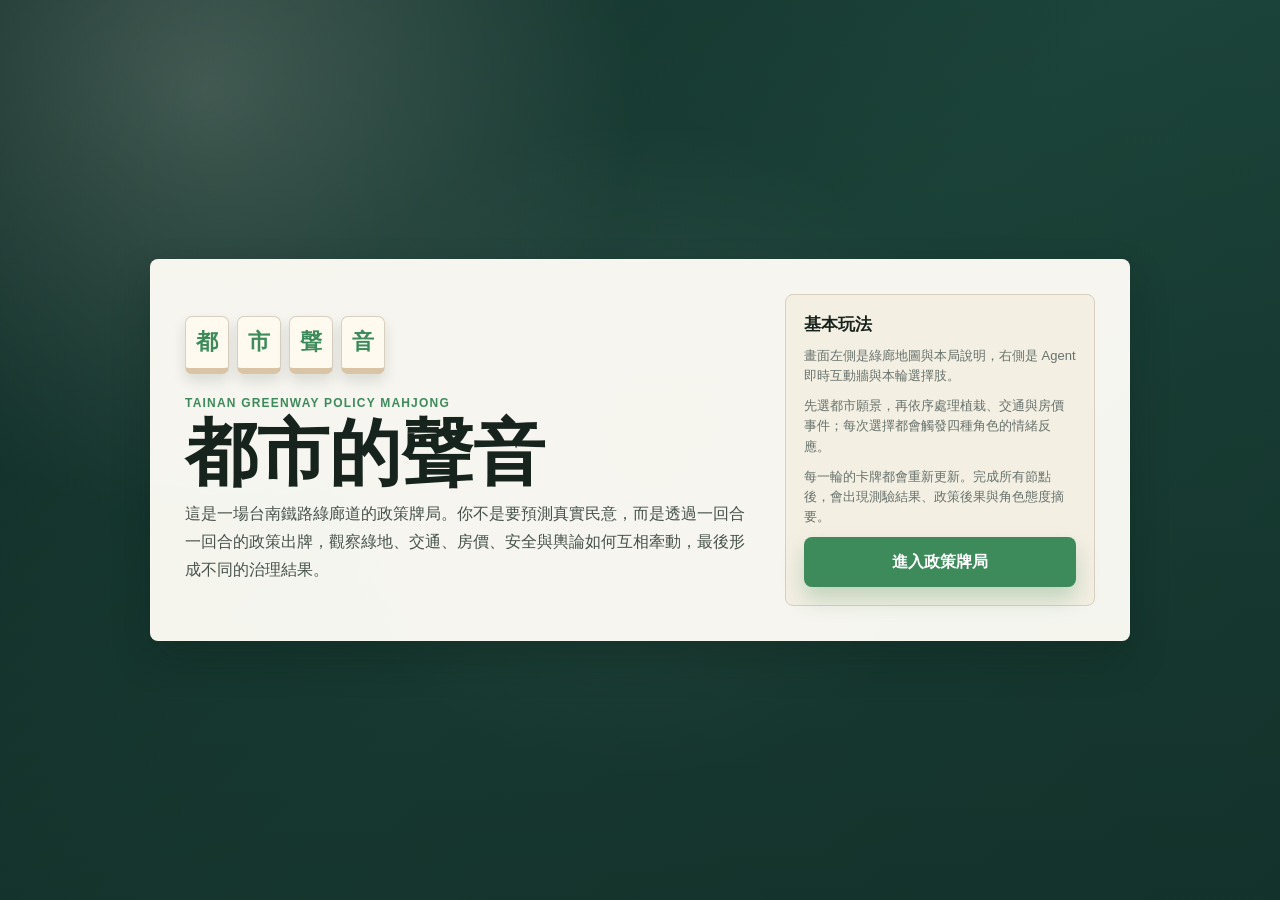
==== index.html @ 5d650f6e "fix file name" ====
<!DOCTYPE html>
<html lang="zh-Hant">
<head>
  <meta charset="UTF-8" />
  <meta name="viewport" content="width=device-width, initial-scale=1.0" />
  <title>都市的聲音｜台南鐵路綠廊道政策牌局</title>
  <style>
    :root {
      --felt: #183f35;
      --felt-2: #235547;
      --table-edge: #8a5a33;
      --tile: #fffaf0;
      --tile-side: #d9c5a5;
      --ink: #17231d;
      --muted: #66726c;
      --line: #d8d0bf;
      --paper: #fffdf7;
      --green: #3d8b5a;
      --red: #b84c42;
      --blue: #2f6f9f;
      --amber: #c7852c;
      --shadow: 0 18px 38px rgba(8, 23, 18, 0.24);
      --radius: 8px;
    }

    * {
      box-sizing: border-box;
    }

    html {
      scroll-behavior: smooth;
    }

    body {
      margin: 0;
      min-height: 100vh;
      color: var(--ink);
      font-family: -apple-system, BlinkMacSystemFont, "Noto Sans TC", "Microsoft JhengHei", "Segoe UI", sans-serif;
      background:
        radial-gradient(circle at 16% 10%, rgba(255, 250, 240, 0.26), transparent 32%),
        linear-gradient(135deg, #112d27, #1f4a3f 52%, #183f35);
    }

    button,
    select {
      font: inherit;
    }

    button {
      border: 0;
      cursor: pointer;
    }

    .screen {
      min-height: 100vh;
    }

    .hidden {
      display: none !important;
    }

    .intro {
      display: grid;
      place-items: center;
      padding: 32px;
      background:
        linear-gradient(180deg, rgba(17, 45, 39, 0.2), rgba(17, 45, 39, 0.72)),
        radial-gradient(circle at center, rgba(255, 253, 247, 0.12), transparent 42%);
    }

    .intro-card {
      width: min(980px, 100%);
      display: grid;
      grid-template-columns: minmax(0, 1fr) 310px;
      gap: 28px;
      align-items: center;
      padding: 34px;
      border: 1px solid rgba(255, 250, 240, 0.22);
      border-radius: var(--radius);
      background: rgba(255, 253, 247, 0.96);
      box-shadow: var(--shadow);
    }

    .logo-mark {
      display: inline-grid;
      grid-template-columns: repeat(4, 44px);
      gap: 8px;
      margin-bottom: 22px;
    }

    .logo-tile,
    .mini-tile {
      display: grid;
      place-items: center;
      border: 1px solid var(--line);
      border-bottom: 6px solid var(--tile-side);
      border-radius: 7px;
      background: var(--tile);
      box-shadow: 0 7px 14px rgba(23, 35, 29, 0.12);
      font-weight: 900;
      color: var(--green);
    }

    .logo-tile {
      width: 44px;
      height: 58px;
      font-size: 22px;
    }

    .brand-kicker {
      color: var(--green);
      font-size: 12px;
      font-weight: 900;
      letter-spacing: 0.1em;
    }

    h1 {
      margin: 8px 0 12px;
      font-size: clamp(34px, 7vw, 72px);
      line-height: 0.98;
      letter-spacing: 0;
    }

    .intro-copy {
      margin: 0;
      max-width: 650px;
      color: #46524b;
      font-size: 16px;
      line-height: 1.75;
    }

    .intro-rules {
      display: grid;
      gap: 10px;
      padding: 18px;
      border-radius: var(--radius);
      background: #f4efe3;
      border: 1px solid var(--line);
    }

    .intro-rules strong {
      font-size: 17px;
    }

    .intro-rules p {
      margin: 0;
      color: var(--muted);
      font-size: 13px;
      line-height: 1.55;
    }

    .start-btn,
    .restart-btn {
      min-height: 50px;
      border-radius: var(--radius);
      padding: 12px 18px;
      background: var(--green);
      color: #fff;
      font-weight: 900;
      box-shadow: 0 12px 22px rgba(61, 139, 90, 0.28);
    }

    .table-screen {
      height: 100vh;
      overflow: hidden;
      padding: 18px;
    }

    .game-table {
      height: calc(100vh - 36px);
      display: grid;
      grid-template-columns: minmax(0, 1fr) minmax(0, 1fr);
      grid-template-rows: minmax(0, 1fr);
      gap: 14px;
      max-width: 1680px;
      margin: 0 auto;
      padding: 16px;
      border: 10px solid var(--table-edge);
      border-radius: 18px;
      background:
        radial-gradient(circle at 50% 45%, rgba(255, 255, 255, 0.12), transparent 46%),
        linear-gradient(135deg, var(--felt), var(--felt-2));
      box-shadow: var(--shadow), inset 0 0 0 2px rgba(255, 250, 240, 0.12);
      overflow: hidden;
    }

    .bar {
      height: 8px;
      overflow: hidden;
      border-radius: 99px;
      background: #e2dccf;
    }

    .bar i {
      display: block;
      height: 100%;
      width: 50%;
      border-radius: 99px;
      background: linear-gradient(90deg, var(--green), #7db46e);
      transition: width 0.24s ease;
    }

    select {
      width: 100%;
      border: 1px solid var(--line);
      border-radius: var(--radius);
      background: #fff;
      color: var(--ink);
      padding: 8px;
      outline: none;
    }

    .map-zone {
      position: relative;
      overflow: hidden;
      border-radius: 12px;
      border: 2px solid rgba(255, 250, 240, 0.18);
      background:
        linear-gradient(180deg, rgba(255, 253, 247, 0.18), transparent 36%),
        radial-gradient(circle at center, rgba(255, 253, 247, 0.16), transparent 50%);
      min-height: 0;
    }

    .map-layer-tabs {
      position: absolute;
      z-index: 4;
      left: 12px;
      top: 12px;
      display: flex;
      gap: 6px;
      width: auto;
      max-width: calc(100% - 24px);
      border: 1px solid rgba(255, 250, 240, 0.32);
      border-radius: var(--radius);
      background: rgba(255, 253, 247, 0.94);
      color: var(--ink);
      padding: 6px;
      box-shadow: 0 8px 18px rgba(8, 23, 18, 0.2);
    }

    .map-layer-tabs button {
      min-height: 30px;
      border: 1px solid var(--line);
      border-radius: 6px;
      background: #fffdf7;
      color: var(--muted);
      font-weight: 950;
      white-space: nowrap;
      padding: 5px 9px;
      font-size: 12px;
    }

    .map-layer-tabs button.active {
      border-color: var(--green);
      background: var(--green);
      color: #fff;
      box-shadow: 0 6px 12px rgba(8, 23, 18, 0.18);
    }

    .map-layer-data {
      position: absolute;
      inset: 0;
      z-index: 3;
      pointer-events: none;
    }

    .map-marker {
      position: absolute;
      transform: translate(-50%, -50%);
      display: grid;
      place-items: center;
      min-width: 30px;
      height: 30px;
      border: 3px solid #fffdf7;
      border-radius: 999px;
      color: #fff;
      font-size: 12px;
      font-weight: 950;
      box-shadow: 0 8px 16px rgba(8, 23, 18, 0.26);
    }

    .map-marker.plant {
      background: #3d8b5a;
    }

    .map-marker.traffic {
      background: #2f6f9f;
    }

    .map-marker.housing {
      background: #b84c42;
    }

    .map-marker span {
      position: absolute;
      left: 50%;
      top: 34px;
      transform: translateX(-50%);
      width: max-content;
      max-width: 120px;
      padding: 4px 7px;
      border: 1px solid rgba(20, 38, 32, 0.18);
      border-radius: 99px;
      background: rgba(255, 253, 247, 0.94);
      color: var(--ink);
      font-size: 11px;
      line-height: 1.25;
      white-space: nowrap;
    }

    .map-legend {
      position: absolute;
      z-index: 4;
      right: 12px;
      bottom: 12px;
      width: min(260px, 54%);
      border: 1px solid rgba(255, 250, 240, 0.28);
      border-radius: var(--radius);
      background: rgba(255, 253, 247, 0.94);
      padding: 10px;
      box-shadow: 0 10px 18px rgba(8, 23, 18, 0.18);
    }

    .map-legend strong {
      display: block;
      margin-bottom: 4px;
      color: var(--green);
      font-size: 13px;
    }

    .map-legend p {
      margin: 0;
      color: var(--muted);
      font-size: 12px;
      line-height: 1.45;
    }

    .map-grid {
      position: absolute;
      inset: 0;
      opacity: 0.42;
      background:
        repeating-linear-gradient(90deg, transparent, transparent 82px, rgba(255, 250, 240, 0.16) 84px),
        repeating-linear-gradient(0deg, transparent, transparent 62px, rgba(255, 250, 240, 0.13) 64px);
    }

    .corridor {
      position: absolute;
      left: -8%;
      right: -8%;
      top: 49%;
      height: 86px;
      transform: rotate(-5deg);
      border-top: 4px solid rgba(255, 250, 240, 0.62);
      border-bottom: 4px solid rgba(255, 250, 240, 0.62);
      background:
        linear-gradient(180deg, rgba(61, 139, 90, 0.52), rgba(61, 139, 90, 0.72)),
        repeating-linear-gradient(90deg, rgba(255, 250, 240, 0.22), rgba(255, 250, 240, 0.22) 18px, transparent 19px, transparent 40px);
    }

    .node {
      position: absolute;
      z-index: 2;
      width: 30px;
      height: 30px;
      border-radius: 50%;
      border: 6px solid var(--tile);
      background: var(--green);
      box-shadow: 0 10px 18px rgba(8, 23, 18, 0.28);
    }

    .node span {
      display: none;
      position: absolute;
      left: 50%;
      top: 34px;
      transform: translateX(-50%);
      min-width: 104px;
      padding: 6px 8px;
      border-radius: 99px;
      background: rgba(255, 253, 247, 0.94);
      color: var(--ink);
      font-size: 12px;
      text-align: center;
      white-space: nowrap;
    }

    .map-zone:hover .node span {
      display: block;
    }

    .n1 { left: 14%; top: 54%; }
    .n2 { left: 34%; top: 45%; }
    .n3 { left: 56%; top: 50%; }
    .n4 { left: 77%; top: 41%; }

    .round-message {
      width: 100%;
      padding: 18px 20px;
      border: 1px solid rgba(255, 250, 240, 0.28);
      border-radius: var(--radius);
      background: rgba(255, 253, 247, 0.93);
      box-shadow: 0 16px 32px rgba(8, 23, 18, 0.2);
      text-align: center;
    }

    .round-message h2 {
      margin: 0 0 8px;
      font-size: clamp(24px, 3.1vw, 42px);
      line-height: 1.15;
    }

    .round-message p {
      margin: 0;
      color: var(--muted);
      line-height: 1.6;
    }

    .left-zone,
    .right-zone {
      display: grid;
      gap: 14px;
      min-height: 0;
    }

    .left-zone {
      grid-template-rows: minmax(0, 1fr) auto;
    }

    .right-zone {
      grid-template-rows: minmax(0, 1fr) auto;
    }

    .hand-panel,
    .agent-panel {
      border: 1px solid rgba(255, 250, 240, 0.28);
      border-radius: var(--radius);
      background: rgba(255, 253, 247, 0.92);
      padding: 12px;
      box-shadow: 0 12px 24px rgba(8, 23, 18, 0.14);
    }

    .panel-head {
      display: flex;
      justify-content: space-between;
      align-items: center;
      gap: 12px;
      margin-bottom: 10px;
    }

    .panel-head h2 {
      margin: 0;
      font-size: 16px;
    }

    .tag {
      border: 1px solid var(--line);
      border-radius: 99px;
      padding: 4px 8px;
      color: var(--muted);
      background: #fff;
      font-size: 12px;
      font-weight: 900;
      white-space: nowrap;
    }

    .tile-hand {
      display: grid;
      grid-template-columns: repeat(auto-fit, minmax(112px, 1fr));
      gap: 8px;
      overflow: visible;
      padding: 6px 2px 0;
    }

    .policy-tile {
      min-height: 138px;
      padding: 10px 8px;
      border: 1px solid var(--line);
      border-bottom: 8px solid var(--tile-side);
      border-radius: 8px;
      background: var(--tile);
      color: var(--ink);
      box-shadow: 0 10px 18px rgba(23, 35, 29, 0.14);
      text-align: center;
      transition: transform 0.16s ease, box-shadow 0.16s ease, border-color 0.16s ease;
    }

    .policy-tile:hover {
      transform: translateY(-8px);
      box-shadow: 0 18px 26px rgba(23, 35, 29, 0.2);
    }

    .policy-tile.active {
      transform: translateY(-10px);
      border-color: var(--green);
      box-shadow: 0 0 0 3px rgba(61, 139, 90, 0.22), 0 18px 26px rgba(23, 35, 29, 0.2);
    }

    .tile-char {
      display: block;
      margin: 4px auto 8px;
      color: var(--green);
      font-size: 38px;
      font-weight: 950;
      line-height: 1;
    }

    .policy-tile strong {
      display: block;
      font-size: 14px;
      line-height: 1.25;
    }

    .policy-tile small {
      display: block;
      margin-top: 7px;
      color: var(--muted);
      font-size: 12px;
      line-height: 1.35;
    }

    .control-row {
      display: grid;
      grid-template-columns: minmax(160px, 1fr) minmax(140px, auto);
      gap: 10px;
      margin-top: 10px;
    }

    .play-btn,
    .small-btn {
      min-height: 44px;
      border-radius: var(--radius);
      padding: 10px 14px;
      font-weight: 950;
    }

    .play-btn {
      background: var(--red);
      color: #fff;
    }

    .small-btn {
      border: 1px solid var(--line);
      background: #fff;
      color: var(--green);
    }

    .agent-panel {
      display: grid;
      grid-template-rows: auto 1fr;
      min-height: 100%;
      min-width: 0;
    }

    .agent-wall {
      display: grid;
      grid-template-rows: repeat(4, minmax(0, 1fr));
      gap: 0;
      align-content: stretch;
      min-height: 0;
      overflow: hidden;
      border-top: 1px solid var(--line);
      border-bottom: 1px solid var(--line);
    }

    .agent-card {
      display: grid;
      grid-template-columns: 86px minmax(0, 1fr);
      border: 0;
      border-bottom: 1px solid var(--line);
      border-radius: 0;
      background: #fff;
      padding: 0;
      border-left: 0;
      min-height: 0;
    }

    .agent-card:last-child {
      border-bottom: 0;
    }

    .agent-avatar {
      display: grid;
      place-items: center;
      border-right: 1px solid var(--line);
      background: #fffdf7;
      font-size: 40px;
      line-height: 1;
    }

    .agent-speech {
      position: relative;
      display: grid;
      grid-template-rows: auto minmax(0, 1fr);
      padding: 7px 10px 6px;
      border-left: 6px solid #9da59f;
      min-width: 0;
    }

    .agent-card.support .agent-speech,
    .agent-card.expect .agent-speech {
      border-left-color: var(--green);
    }

    .agent-card.concern .agent-speech {
      border-left-color: var(--amber);
    }

    .agent-card.oppose .agent-speech {
      border-left-color: var(--red);
    }

    .agent-top {
      display: flex;
      justify-content: space-between;
      gap: 8px;
      align-items: flex-start;
      margin-bottom: 2px;
      min-width: 0;
    }

    .agent-name {
      font-weight: 950;
      color: var(--ink);
      line-height: 1.15;
      font-size: 13px;
      white-space: nowrap;
    }

    .agent-status {
      display: grid;
      justify-items: end;
      gap: 3px;
      flex: 0 0 auto;
    }

    .agent-score {
      display: block;
      color: var(--muted);
      font-size: 10px;
      line-height: 1.1;
      white-space: nowrap;
    }

    .agent-emotion {
      border-radius: 99px;
      padding: 2px 6px;
      color: #fff;
      font-size: 10px;
      font-weight: 950;
      white-space: nowrap;
      background: #879089;
    }

    .agent-emotion.support,
    .agent-emotion.expect {
      background: var(--green);
    }

    .agent-emotion.concern {
      background: #b57a13;
    }

    .agent-emotion.oppose {
      background: var(--red);
    }

    .agent-card p {
      margin: 0;
      color: var(--muted);
      font-size: 12px;
      line-height: 1.35;
      display: -webkit-box;
      -webkit-line-clamp: 2;
      -webkit-box-orient: vertical;
      overflow: hidden;
    }

    .result {
      display: grid;
      place-items: center;
      padding: 32px;
      background: #f2eadc;
    }

    .result-card {
      width: min(1040px, 100%);
      padding: 28px;
      border: 1px solid var(--line);
      border-radius: var(--radius);
      background: var(--paper);
      box-shadow: 0 18px 38px rgba(23, 35, 29, 0.16);
    }

    .result-card h2 {
      margin: 8px 0 10px;
      font-size: clamp(28px, 5vw, 52px);
      line-height: 1.1;
    }

    .result-card p {
      color: var(--muted);
      line-height: 1.7;
    }

    .result-grid {
      display: grid;
      grid-template-columns: repeat(4, minmax(0, 1fr));
      gap: 10px;
      margin: 20px 0;
    }

    .result-stat {
      border: 1px solid var(--line);
      border-radius: var(--radius);
      background: #fff;
      padding: 12px;
    }

    .result-stat strong {
      display: block;
      color: var(--green);
      font-size: 28px;
    }

    .log-list {
      display: grid;
      gap: 8px;
      max-height: 240px;
      overflow: auto;
      margin: 16px 0;
    }

    .log-item {
      border-left: 5px solid var(--green);
      background: #fff;
      border-radius: var(--radius);
      padding: 10px 12px;
      color: var(--muted);
      font-size: 13px;
      line-height: 1.5;
    }

    .result-tools {
      display: grid;
      grid-template-columns: minmax(0, 1.2fr) minmax(280px, 0.8fr);
      gap: 14px;
      margin: 18px 0;
    }

    .prompt-box,
    .share-box {
      border: 1px solid var(--line);
      border-radius: var(--radius);
      background: #fff;
      padding: 14px;
    }

    .prompt-box h3,
    .share-box h3 {
      margin: 0 0 8px;
    }

    .prompt-box p,
    .share-box p {
      margin: 0 0 10px;
      font-size: 13px;
    }

    .prompt-textarea {
      width: 100%;
      min-height: 190px;
      resize: vertical;
      border: 1px solid var(--line);
      border-radius: var(--radius);
      padding: 12px;
      color: var(--ink);
      background: #fffdf7;
      font: inherit;
      font-size: 13px;
      line-height: 1.55;
    }

    .share-actions {
      display: grid;
      grid-template-columns: repeat(2, minmax(0, 1fr));
      gap: 8px;
    }

    .copy-btn,
    .share-btn {
      min-height: 42px;
      border-radius: var(--radius);
      padding: 10px 12px;
      font-weight: 950;
    }

    .copy-btn {
      margin-top: 8px;
      background: var(--green);
      color: #fff;
    }

    .share-btn {
      border: 1px solid var(--line);
      background: #fffdf7;
      color: var(--ink);
    }

    .share-btn:hover,
    .copy-btn:hover {
      transform: translateY(-1px);
    }

    .tool-feedback {
      min-height: 20px;
      margin-top: 8px;
      color: var(--green);
      font-size: 12px;
      font-weight: 900;
    }

    @media (max-width: 1080px) {
      .game-table,
      .intro-card,
      .result-tools {
        grid-template-columns: 1fr;
      }

      .game-table {
        height: auto;
        min-height: calc(100vh - 36px);
        overflow: visible;
      }

      .table-screen {
        height: auto;
        overflow: visible;
      }

      .result-grid {
        grid-template-columns: repeat(2, minmax(0, 1fr));
      }
    }

    @media (max-width: 680px) {
      .intro,
      .table-screen,
      .result {
        padding: 12px;
      }

      .intro-card,
      .result-card {
        padding: 18px;
      }

      .game-table {
        border-width: 6px;
        padding: 10px;
      }

      .result-grid {
        grid-template-columns: 1fr;
      }

      .map-zone {
        min-height: 320px;
      }

      .control-row {
        grid-template-columns: 1fr;
      }
    }
  </style>
</head>
<body>
  <section class="screen intro" id="introScreen">
    <div class="intro-card">
      <div>
        <div class="logo-mark" aria-label="都市的聲音標準字">
          <span class="logo-tile">都</span>
          <span class="logo-tile">市</span>
          <span class="logo-tile">聲</span>
          <span class="logo-tile">音</span>
        </div>
        <div class="brand-kicker">TAINAN GREENWAY POLICY MAHJONG</div>
        <h1>都市的聲音</h1>
        <p class="intro-copy">
          這是一場台南鐵路綠廊道的政策牌局。你不是要預測真實民意，而是透過一回合一回合的政策出牌，觀察綠地、交通、房價、安全與輿論如何互相牽動，最後形成不同的治理結果。
        </p>
      </div>
      <div class="intro-rules">
        <strong>基本玩法</strong>
        <p>畫面左側是綠廊地圖與本局說明，右側是 Agent 即時互動牆與本輪選擇肢。</p>
        <p>先選都市願景，再依序處理植栽、交通與房價事件；每次選擇都會觸發四種角色的情緒反應。</p>
        <p>每一輪的卡牌都會重新更新。完成所有節點後，會出現測驗結果、政策後果與角色態度摘要。</p>
        <button class="start-btn" onclick="startGame()">進入政策牌局</button>
      </div>
    </div>
  </section>

  <section class="screen table-screen hidden" id="gameScreen">
    <div class="game-table">
      <section class="left-zone">
        <main class="map-zone">
          <div class="map-layer-tabs">
            <button class="active" id="layer-plant" onclick="setMapLayer('plant')">植栽圖層</button>
            <button id="layer-traffic" onclick="setMapLayer('traffic')">交通圖層</button>
            <button id="layer-housing" onclick="setMapLayer('housing')">房價圖層</button>
          </div>
          <div class="map-grid"></div>
          <div class="corridor"></div>
          <div class="map-layer-data" id="mapLayerData"></div>
          <div class="map-legend" id="mapLegend"></div>
          <div class="node n1"><span>實踐街路口</span></div>
          <div class="node n2"><span>小東社宅</span></div>
          <div class="node n3"><span>林森通勤站</span></div>
          <div class="node n4"><span>崇賢公園</span></div>
        </main>
        <div class="round-message">
          <h2 id="roundTitle">第一局：綠廊尚未被解讀</h2>
          <p id="roundText">請從下方選擇本輪選項，再按「確認選擇」推進事件樹。</p>
        </div>
      </section>

      <section class="right-zone">
        <aside class="agent-panel">
          <div class="panel-head">
            <h2>Agent 即時互動牆</h2>
            <span class="tag" id="agentPhase">尚未出牌</span>
          </div>
          <div class="agent-wall" id="agentWall"></div>
        </aside>

        <div class="hand-panel">
          <div class="panel-head">
            <h2>本輪選擇肢</h2>
            <span class="tag" id="selectedTag">目前選擇：景觀公園型</span>
          </div>
          <div class="tile-hand" id="policyHand"></div>
          <div class="control-row">
            <button class="small-btn" onclick="resetGame()">重新開始</button>
            <button class="play-btn" onclick="playTurn()">確認選擇</button>
          </div>
        </div>
      </section>
    </div>
  </section>

  <section class="screen result hidden" id="resultScreen">
    <div class="result-card">
      <div class="brand-kicker">POLICY RESULT</div>
      <h2 id="resultTitle">測驗結果</h2>
      <p id="resultText"></p>
      <h3>Agent 最終期望度</h3>
      <div class="result-grid" id="resultAgents"></div>
      <div class="result-tools">
        <section class="prompt-box">
          <h3>AI 討論 Prompt</h3>
          <p>複製這段文字到你習慣使用的 AI 工具，延伸討論你的政策路線、盲點與可能修正方案。</p>
          <textarea class="prompt-textarea" id="discussionPrompt" readonly></textarea>
          <button class="copy-btn" onclick="copyDiscussionPrompt()">複製 Prompt</button>
          <div class="tool-feedback" id="promptFeedback"></div>
        </section>
        <section class="share-box">
          <h3>社群分享</h3>
          <p>分享你的初步測驗結果，邀請其他人比較不同政策路線。Instagram 會複製文案供你貼上。</p>
          <div class="share-actions">
            <button class="share-btn" onclick="shareResult('facebook')">Facebook</button>
            <button class="share-btn" onclick="shareResult('threads')">Threads</button>
            <button class="share-btn" onclick="shareResult('x')">X</button>
            <button class="share-btn" onclick="shareResult('instagram')">Instagram</button>
          </div>
          <div class="tool-feedback" id="shareFeedback"></div>
        </section>
      </div>
      <h3>回合摘要</h3>
      <div class="log-list" id="resultLog"></div>
      <button class="restart-btn" onclick="resetGame()">重新開局</button>
    </div>
  </section>

  <script>
    const eventFlow = [
      {
        stage: "都市願景",
        eventType: "起手式",
        title: "第一局：你要把綠廊推向哪種城市想像？",
        text: "這個選擇會決定後續事件被解讀的基調。它不是單純美化工程，而是先設定政策敘事。",
        agent: "媒體與居民都在等待市府先說清楚：綠廊到底是景觀、交通、商業，還是社區生活政策？",
        options: [
          { key: "vision_park", char: "景", title: "景觀公園型", desc: "先把綠廊做成城市門面。", delta: { green: 8, usage: 3, housing: 4, media: 4 } },
          { key: "vision_mobility", char: "行", title: "交通轉型型", desc: "優先處理步行與自行車。", delta: { mobility: 9, usage: 3, safety: -1, media: 2 } },
          { key: "vision_commerce", char: "市", title: "商業活化型", desc: "用人潮帶動地方經濟。", delta: { usage: 8, housing: 5, media: 6, budget: -2 } },
          { key: "vision_community", char: "里", title: "社區共存型", desc: "把安全與地方生活放前面。", delta: { trust: 8, safety: 5, media: -2, usage: 2 } }
        ]
      },
      {
        stage: "事件 A：植栽願景",
        eventType: "植栽事件 A1",
        title: "第二局：植栽要先服務誰？",
        text: "綠廊的植栽不是只有美觀，它會影響遮蔭、維護、安全死角與居民使用習慣。",
        agent: "高齡居民重視陰影與好走，學生在意停留感，店家則會注意招牌與視線是否被遮住。",
        options: [
          { key: "plant_shade", char: "蔭", title: "遮蔭優先", desc: "提高日常步行舒適度。", delta: { green: 10, usage: 6, safety: 1, budget: -5 } },
          { key: "plant_native", char: "本", title: "原生植栽", desc: "強調生態與維護合理性。", delta: { green: 8, trust: 4, media: 2, budget: -4 } },
          { key: "plant_landmark", char: "花", title: "景觀花帶", desc: "提高辨識度與打卡聲量。", delta: { green: 7, media: 7, housing: 4, budget: -4 } }
        ]
      },
      {
        stage: "事件 A：植栽設計",
        eventType: "植栽事件 A2",
        title: "第三局：植栽設計要如何處理風險？",
        text: "樹蔭變多後，維護、照明遮蔽、蚊蟲與視線死角會開始進入公共討論。",
        agent: "這一局會決定植栽是被看成公共舒適，還是被批評為後續管理負擔。",
        options: [
          { key: "plant_open", char: "透", title: "低矮通透", desc: "減少死角，保留視線。", delta: { safety: 8, trust: 3, green: 2, budget: -4 } },
          { key: "plant_dense", char: "森", title: "密植綠廊", desc: "強化沈浸感與遮蔭。", delta: { green: 11, usage: 3, safety: -5, housing: 4, budget: -6 } },
          { key: "plant_maintain", char: "修", title: "維護契約", desc: "先公開修剪與清潔責任。", delta: { trust: 8, safety: 4, green: 3, budget: -7 } }
        ]
      },
      {
        stage: "事件 B：交通政策",
        eventType: "交通事件 B1",
        title: "第四局：交通政策要主打哪一種日常？",
        text: "如果綠廊不能銜接真實路口與通勤節點，它就容易停留在景觀公園。",
        agent: "學生與通勤族會看它能不能真的縮短日常路徑，家庭則會先看安全與人車分流。",
        options: [
          { key: "traffic_bike", char: "騎", title: "自行車優先", desc: "打造連續自行車路徑。", delta: { mobility: 12, usage: 5, safety: -3, budget: -6 } },
          { key: "traffic_walk", char: "步", title: "步行優先", desc: "改善人行穿越與停留。", delta: { mobility: 7, usage: 5, safety: 4, budget: -5 } },
          { key: "traffic_transit", char: "轉", title: "轉乘節點", desc: "串接車站、公車與生活圈。", delta: { mobility: 10, usage: 6, media: 3, budget: -7 } }
        ]
      },
      {
        stage: "事件 B：交通設計",
        eventType: "交通事件 B2",
        title: "第五局：路口與動線要怎麼設計？",
        text: "交通政策會在路口被檢驗。標線、照明、轉角視距與人車分流會改變使用者信心。",
        agent: "媒體很容易把單一路口事故放大成整體規劃失敗，因此細部設計會影響政策信任。",
        options: [
          { key: "traffic_separate", char: "分", title: "人車分流", desc: "降低衝突，提高安全感。", delta: { safety: 9, mobility: 5, trust: 3, budget: -7 } },
          { key: "traffic_sign", char: "線", title: "標線導引", desc: "快速補強辨識與方向。", delta: { mobility: 6, safety: 4, budget: -3 } },
          { key: "traffic_slow", char: "慢", title: "減速街廓", desc: "讓車速配合綠廊生活圈。", delta: { safety: 8, trust: 4, mobility: 2, media: 2, budget: -6 } }
        ]
      },
      {
        stage: "事件 C：房價定位",
        eventType: "房價事件 C1",
        title: "第六局：綠廊帶來增值時，政策要怎麼說？",
        text: "綠廊形象會被房地產市場吸收。這一局要決定政府如何面對增值與排擠的雙重敘事。",
        agent: "自有住宅者可能支持資產保值，租屋青年與初入職場者會擔心生活圈被重新定價。",
        options: [
          { key: "housing_value", char: "值", title: "城市增值", desc: "承認綠廊提升區域價值。", delta: { housing: 10, media: 6, trust: -2, budget: 2 } },
          { key: "housing_warning", char: "警", title: "租金預警", desc: "公開指出排擠風險。", delta: { housing: -5, trust: 6, media: 4, budget: -3 } },
          { key: "housing_data", char: "數", title: "房價監測", desc: "用資料追蹤沿線壓力。", delta: { trust: 5, media: 3, housing: -2, budget: -4 } }
        ]
      },
      {
        stage: "事件 C：居住回應",
        eventType: "房價事件 C2",
        title: "第七局：最後要如何回應居住壓力？",
        text: "如果綠廊只創造環境紅利，政治回饋可能轉向分配衝突。最後一局決定成果能不能被更多人共享。",
        agent: "青年家庭、租屋族與在地居民都會看政策是否有實際配套，而不是只停在口號。",
        options: [
          { key: "housing_social", char: "社", title: "社宅串接", desc: "把小東社宅等節點納入綠廊敘事。", delta: { housing: -9, trust: 7, usage: 3, budget: -8 } },
          { key: "housing_rent", char: "租", title: "租金支持", desc: "回應青年與弱勢排擠。", delta: { housing: -11, trust: 6, media: 3, budget: -9 } },
          { key: "housing_business", char: "店", title: "在地店家", desc: "扶持原有商家共享人潮。", delta: { usage: 6, trust: 4, housing: -3, media: 4, budget: -5 } }
        ]
      }
    ];

    const maxTurns = eventFlow.length;
    let turn = 1;
    let selectedPolicy = eventFlow[0].options[0].key;
    const logs = [];
    const path = [];

    const state = {
      green: 50,
      mobility: 50,
      usage: 45,
      housing: 35,
      safety: 55,
      trust: 50,
      media: 40,
      budget: 60
    };

    const initialState = { ...state };

    const agents = [
      {
        key: "media",
        name: "輿論報導",
        emoji: "🕵️‍♀️",
        baseline: "關注政策能否被說清楚，也會放大爭議、衝突與公共利益。",
        weights: { media: 0.9, trust: 0.45, housing: -0.45, safety: 0.25, usage: 0.25, budget: 0.1, green: 0.15, mobility: 0.25 }
      },
      {
        key: "student",
        name: "青年短居學生",
        emoji: "🧑‍🎓",
        baseline: "重視租金、通勤、自行車、夜間安全，以及低成本公共空間。",
        weights: { mobility: 0.65, usage: 0.45, housing: -0.8, safety: 0.45, trust: 0.2, budget: 0.05, green: 0.25, media: 0.05 }
      },
      {
        key: "youngLocal",
        name: "青年在地居民",
        emoji: "👨‍👩‍👧",
        baseline: "同時在意通勤、生活機能、育兒安全、房價租金與長期居住壓力。",
        weights: { usage: 0.55, safety: 0.6, trust: 0.45, housing: -0.75, mobility: 0.45, budget: 0.1, green: 0.2, media: 0.05 }
      },
      {
        key: "elder",
        name: "高齡在地居民",
        emoji: "👴",
        baseline: "重視熟悉路徑、遮蔭、座椅、照明、無障礙、安全與維護。",
        weights: { safety: 0.85, trust: 0.55, usage: 0.3, green: 0.2, mobility: 0.1, housing: 0.05, budget: 0.05, media: -0.1 }
      }
    ];

    const agentState = {
      media: 50,
      student: 50,
      youngLocal: 50,
      elder: 50
    };

    const initialAgentState = { ...agentState };
    let activeMapLayer = "plant";

    const mapLayers = {
      plant: {
        title: "植栽圖層",
        note: "假資料：標示目前遮蔭不足、可補植與需要維護的綠廊節點。",
        markerClass: "plant",
        markers: [
          { x: 18, y: 60, label: "遮蔭不足", code: "蔭" },
          { x: 38, y: 46, label: "可補植喬木", code: "樹" },
          { x: 62, y: 52, label: "夜間修剪", code: "修" },
          { x: 80, y: 42, label: "公園串接", code: "園" }
        ]
      },
      traffic: {
        title: "交通圖層",
        note: "假資料：標示通勤節點、人車衝突路口與自行車動線缺口。",
        markerClass: "traffic",
        markers: [
          { x: 14, y: 54, label: "路口衝突", code: "衝" },
          { x: 34, y: 45, label: "轉乘節點", code: "轉" },
          { x: 56, y: 50, label: "通勤站", code: "站" },
          { x: 72, y: 58, label: "自行車缺口", code: "騎" }
        ]
      },
      housing: {
        title: "房價圖層",
        note: "假資料：標示租屋敏感區、房價壓力區與社宅串接節點。",
        markerClass: "housing",
        markers: [
          { x: 26, y: 50, label: "租屋敏感", code: "租" },
          { x: 42, y: 44, label: "小東社宅", code: "社" },
          { x: 60, y: 54, label: "增值壓力", code: "價" },
          { x: 78, y: 42, label: "商圈外溢", code: "商" }
        ]
      }
    };

    const reactionCopy = {
      vision_park: {
        media: ["景觀門面容易形成正面聲量，但後續會被追問是否只是形象工程。", ["景觀", "輿論"]],
        student: ["漂亮是加分，但如果不好走、不好騎，對我來說就只是拍照點。", ["公共空間", "通勤"]],
        youngLocal: ["城市變漂亮是好事，但我會看它有沒有真的改善生活機能。", ["生活機能", "房價"]],
        elder: ["做成公園很好，但要有樹蔭、座椅，晚上也要亮。", ["遮蔭", "照明"]]
      },
      vision_mobility: {
        media: ["交通轉型有公共利益，但安全設計會立刻成為檢驗焦點。", ["交通", "安全"]],
        student: ["如果能讓車站、學校和租屋處更好移動，我會很有感。", ["通勤", "自行車"]],
        youngLocal: ["通勤變順是好事，但不能讓行人和孩子承擔風險。", ["通勤", "育兒安全"]],
        elder: ["交通要改善可以，但走路的人要先被保護。", ["步行", "安全"]]
      },
      vision_commerce: {
        media: ["商業活化很容易拉高聲量，也會帶出車流與租金爭議。", ["商圈", "房價"]],
        student: ["熱鬧是熱鬧，但如果附近都變貴，我可能只會路過。", ["租金", "消費"]],
        youngLocal: ["人潮可以救商圈，但房價和停車壓力也會一起來。", ["商圈", "停車"]],
        elder: ["熱鬧不錯，但車多、吵雜，日常出門可能更麻煩。", ["車流", "日常"]]
      },
      vision_community: {
        media: ["社區共存聲量不一定最高，但能降低後續衝突。", ["地方溝通", "信任"]],
        student: ["如果有安全、便宜、能停留的公共空間，我會願意用。", ["公共空間", "安全"]],
        youngLocal: ["把地方生活放前面，比只談招商更讓人安心。", ["生活圈", "信任"]],
        elder: ["先照顧在地人的路怎麼走，這樣比較實在。", ["日常路徑", "安全"]]
      },
      plant_shade: {
        media: ["遮蔭能連到宜居議題，但維護與照明要同步說明。", ["遮蔭", "維護"]],
        student: ["台南太熱了，有樹蔭我才會想走或騎這條路。", ["遮蔭", "自行車"]],
        youngLocal: ["親子散步和通勤都需要遮蔭，這比花俏景觀實用。", ["親子", "步行"]],
        elder: ["有陰影很好，老人家白天走路會舒服很多。", ["遮蔭", "步行"]]
      },
      plant_native: {
        media: ["原生植栽讓政策比較像長期治理，而不是短期造景。", ["生態", "維護"]],
        student: ["生態很好，但我還是會看它有沒有遮蔭、能不能坐。", ["遮蔭", "停留"]],
        youngLocal: ["如果比較好維護，長期看會比一次性花景可靠。", ["維護", "生活品質"]],
        elder: ["樹種我不一定懂，但不要難照顧、不要擋路就好。", ["維護", "通行"]]
      },
      plant_landmark: {
        media: ["景觀花帶很有畫面，也容易被房市和觀光敘事吸收。", ["打卡", "房價"]],
        student: ["拍照會好看，但如果沒有遮蔭，日常使用還是有限。", ["景觀", "遮蔭"]],
        youngLocal: ["我擔心最後變成漂亮但不好用，還順便推高房價。", ["房價", "實用性"]],
        elder: ["花很漂亮，但我們更需要好走、好坐、好休息。", ["休憩", "步行"]]
      },
      plant_open: {
        media: ["通透設計能降低安全疑慮，也比較容易回應居民質疑。", ["安全", "視線"]],
        student: ["晚上看得到路和人，走起來會比較安心。", ["夜間安全", "視線"]],
        youngLocal: ["視線清楚對小孩和行人都比較安全。", ["育兒安全", "步行"]],
        elder: ["不要有死角，晚上燈也照得到，這樣才敢走。", ["照明", "安全"]]
      },
      plant_dense: {
        media: ["密植綠廊有話題，但安全死角和維護成本會被放大。", ["維護", "安全"]],
        student: ["樹很多很舒服，但晚上如果太暗，我會有點猶豫。", ["遮蔭", "夜間安全"]],
        youngLocal: ["白天會舒服，但蚊蟲、死角和孩子安全要先想好。", ["親子", "死角"]],
        elder: ["樹太密我會擔心晚上暗，也怕蚊子和沒人修。", ["照明", "維護"]]
      },
      plant_maintain: {
        media: ["先談維護責任會讓政策比較可信，也降低後續追打風險。", ["維護", "信任"]],
        student: ["有人整理才會想常用，不然很快就變成不好走的路。", ["維護", "使用"]],
        youngLocal: ["公開維護責任很重要，不然最後都是居民承擔。", ["治理", "生活品質"]],
        elder: ["有人定期修剪、清掃，我們使用起來才安心。", ["維護", "安心"]]
      },
      traffic_bike: {
        media: ["自行車優先會帶出交通轉型聲量，但人車分流是檢驗重點。", ["自行車", "安全"]],
        student: ["如果真的接到車站和學校，這會變成我每天會用的路。", ["自行車", "通勤"]],
        youngLocal: ["騎車方便很好，但不能讓行人和小孩變危險。", ["人車分流", "育兒安全"]],
        elder: ["自行車多了以後，老人家走路會不會更容易被嚇到？", ["步行", "安全"]]
      },
      traffic_walk: {
        media: ["步行優先比較能連結高齡、親子與日常生活議題。", ["步行", "日常"]],
        student: ["車站附近如果更好走，我會比較願意用走的。", ["步行", "轉乘"]],
        youngLocal: ["推車、接小孩、買東西都需要好走的人行空間。", ["親子", "生活機能"]],
        elder: ["路平、好走、過馬路安全，這個最重要。", ["無障礙", "安全"]]
      },
      traffic_transit: {
        media: ["轉乘節點能把綠廊拉進交通治理，但期程與銜接會被檢驗。", ["轉乘", "交通"]],
        student: ["返鄉、上課、轉公車都方便的話，我會很常用。", ["轉乘", "通勤"]],
        youngLocal: ["如果能少騎一段車，對通勤和生活都會有幫助。", ["通勤", "生活圈"]],
        elder: ["轉乘可以，但路線和標示要清楚，不能太複雜。", ["標示", "轉乘"]]
      },
      traffic_separate: {
        media: ["人車分流能回應事故疑慮，是交通轉型能否被信任的關鍵。", ["分流", "信任"]],
        student: ["騎車和走路分開，才不會大家都擠在一起。", ["自行車", "分流"]],
        youngLocal: ["這對小孩、老人和通勤族都比較安全。", ["育兒安全", "通勤"]],
        elder: ["人走人的路，車走車的路，這樣比較安心。", ["步行", "安全"]]
      },
      traffic_sign: {
        media: ["標線導引是快速補強，但如果只靠標線會被質疑不足。", ["標線", "交通"]],
        student: ["方向清楚有幫助，但路線本身還是要連續。", ["導引", "通勤"]],
        youngLocal: ["標線可以先改善，但路口安全不能只靠畫線。", ["路口", "安全"]],
        elder: ["看得懂方向很重要，但字和標線要夠清楚。", ["標示", "通行"]]
      },
      traffic_slow: {
        media: ["減速街廓容易形成生活圈安全敘事，但會引發車流效率討論。", ["減速", "生活圈"]],
        student: ["車慢一點比較安全，但也希望不要讓通勤變太繞。", ["安全", "通勤"]],
        youngLocal: ["住宅和學校旁邊減速，我會比較放心。", ["育兒安全", "街廓"]],
        elder: ["車慢一點，過馬路比較不緊張。", ["過馬路", "安全"]]
      },
      housing_value: {
        media: ["城市增值會立刻提高聲量，也會打開仕紳化爭議。", ["房價", "輿論"]],
        student: ["一聽到增值我就想到租金會不會又變貴。", ["租金", "壓力"]],
        youngLocal: ["區域變好是好事，但想留下來成家會不會更難？", ["房價", "成家"]],
        elder: ["房子保值是好事，但生活成本不要也跟著變高。", ["資產", "生活成本"]]
      },
      housing_warning: {
        media: ["主動提出租金預警，會讓分配問題提早進入政策討論。", ["租金", "治理"]],
        student: ["至少有看到租屋族的壓力，不是只看景觀和建案。", ["租金", "學生"]],
        youngLocal: ["如果真的會監測租金，會比較像有替居民想。", ["租金", "信任"]],
        elder: ["年輕人住得下來，社區才不會只剩老人。", ["社區", "租金"]]
      },
      housing_data: {
        media: ["房價監測能增加可信度，但資料公開後也會被嚴格檢驗。", ["資料", "房價"]],
        student: ["有資料比較好，至少知道哪裡真的變貴。", ["資料", "租金"]],
        youngLocal: ["只要資料公開透明，就比較能討論政策怎麼補。", ["透明", "房價"]],
        elder: ["用資料看變化可以，但要讓一般人看得懂。", ["資料", "溝通"]]
      },
      housing_social: {
        media: ["社宅串接能把綠廊從景觀工程拉回居住正義。", ["社宅", "居住"]],
        student: ["如果公共住宅和綠廊接起來，至少不會只服務買房的人。", ["社宅", "公平"]],
        youngLocal: ["這會讓想留下來的年輕家庭多一點可能。", ["成家", "居住"]],
        elder: ["不同年齡的人都住得下來，社區會比較有活力。", ["社區", "共存"]]
      },
      housing_rent: {
        media: ["租金支持會直接回應排擠問題，但治理成本會被追問。", ["租金", "預算"]],
        student: ["租金如果有支持，對短期住在這裡的人很實際。", ["租金", "學生"]],
        youngLocal: ["比起只談房價，租金支持更接近現在的生活壓力。", ["租金", "生活壓力"]],
        elder: ["年輕人租得起，附近才會有人氣。", ["社區", "青年"]]
      },
      housing_business: {
        media: ["扶持在地店家能把人潮紅利留在地方，但成效需要時間。", ["店家", "商圈"]],
        student: ["如果原本的小店留下來，這裡會比較像生活圈。", ["店家", "日常"]],
        youngLocal: ["支持在地店家比只引進新商場更貼近居民。", ["商圈", "生活機能"]],
        elder: ["熟悉的店如果還在，生活比較方便也比較安心。", ["日常", "在地店家"]]
      }
    };

    function clamp(value) {
      return Math.max(0, Math.min(100, Math.round(value)));
    }

    function applyDelta(key, value) {
      state[key] = clamp(state[key] + value);
    }

    function currentNode() {
      return eventFlow[Math.min(turn - 1, maxTurns - 1)];
    }

    function renderMapLayer() {
      const layer = mapLayers[activeMapLayer];
      document.getElementById("mapLayerData").innerHTML = layer.markers.map(marker => `
        <div class="map-marker ${layer.markerClass}" style="left:${marker.x}%; top:${marker.y}%;">
          ${marker.code}
          <span>${marker.label}</span>
        </div>
      `).join("");
      document.getElementById("mapLegend").innerHTML = `
        <strong>${layer.title}</strong>
        <p>${layer.note}</p>
      `;
      Object.keys(mapLayers).forEach(key => {
        document.getElementById(`layer-${key}`).classList.toggle("active", key === activeMapLayer);
      });
    }

    function setMapLayer(layerKey) {
      activeMapLayer = layerKey;
      renderMapLayer();
    }

    function startGame() {
      document.getElementById("introScreen").classList.add("hidden");
      document.getElementById("gameScreen").classList.remove("hidden");
      renderAll();
      renderCurrentEvent();
    }

    function renderPolicyHand() {
      const node = currentNode();
      document.getElementById("policyHand").innerHTML = node.options.map(option => `
        <button class="policy-tile ${option.key === selectedPolicy ? "active" : ""}" onclick="selectPolicy('${option.key}')">
          <span class="tile-char">${option.char}</span>
          <strong>${option.title}</strong>
          <small>${option.desc}</small>
        </button>
      `).join("");
      document.getElementById("selectedTag").textContent = `目前選擇：${getOption(selectedPolicy).title}`;
    }

    function getAgentScore(agent, option) {
      return Math.round(Object.entries(option.delta).reduce((total, [key, value]) => {
        return total + (agent.weights[key] || 0) * value;
      }, 0));
    }

    function getEmotion(score) {
      if (score >= 5) return { label: "支持", mark: "↑", tone: "support" };
      if (score >= 2) return { label: "期待", mark: "↑", tone: "expect" };
      if (score <= -5) return { label: "不滿", mark: "↓", tone: "oppose" };
      if (score <= -2) return { label: "擔心", mark: "↓", tone: "concern" };
      return { label: "觀望", mark: "→", tone: "neutral" };
    }

    function getReaction(agent, option) {
      const score = getAgentScore(agent, option);
      const emotion = getEmotion(score);
      const copy = reactionCopy[option.key]?.[agent.key] || [agent.baseline, ["觀望"]];
      return {
        ...agent,
        score,
        emotion,
        comment: copy[0],
        tags: copy[1]
      };
    }

    function renderAgentWall(option = getOption(selectedPolicy), mode = "preview") {
      const reactions = agents.map(agent => getReaction(agent, option));
      document.getElementById("agentPhase").textContent = mode === "committed" ? "本輪反應" : "選擇預覽";
      document.getElementById("agentWall").innerHTML = reactions.map(reaction => `
        <article class="agent-card ${reaction.emotion.tone}">
          <div class="agent-avatar" aria-hidden="true">${reaction.emoji}</div>
          <div class="agent-speech">
            <div class="agent-top">
              <div class="agent-title">
                <div class="agent-name">${reaction.name}</div>
              </div>
              <div class="agent-status">
                <small class="agent-score">期望度：${agentState[reaction.key]}</small>
                <span class="agent-emotion ${reaction.emotion.tone}">${reaction.emotion.label} ${reaction.emotion.mark}${Math.abs(reaction.score)}</span>
              </div>
            </div>
            <p>「${reaction.comment}」</p>
          </div>
        </article>
      `).join("");
    }

    function applyAgentReactions(option) {
      agents.forEach(agent => {
        agentState[agent.key] = clamp(agentState[agent.key] + getAgentScore(agent, option));
      });
    }

    function renderCurrentEvent() {
      const node = currentNode();
      document.getElementById("roundTitle").textContent = node.title;
      document.getElementById("roundText").textContent = node.text;
      renderAgentWall(getOption(selectedPolicy), "preview");
    }

    function renderAll() {
      renderPolicyHand();
      renderAgentWall(getOption(selectedPolicy), "preview");
      renderMapLayer();
    }

    function selectPolicy(key) {
      selectedPolicy = key;
      renderPolicyHand();
      renderAgentWall(getOption(selectedPolicy), "preview");
    }

    function getOption(key) {
      return currentNode().options.find(option => option.key === key);
    }

    function applyChoice(option) {
      Object.entries(option.delta).forEach(([key, value]) => applyDelta(key, value));
      if (state.green > 68 && state.mobility < 50) {
        applyDelta("housing", 4);
        applyDelta("media", 3);
        applyDelta("trust", -2);
      }
      if (state.mobility > 68 && state.safety < 52) {
        applyDelta("media", 4);
        applyDelta("trust", -3);
      }
      if (state.housing > 65) {
        applyDelta("media", 7);
        applyDelta("trust", -4);
      }
      if (state.usage > 65 && state.trust > 58) {
        applyDelta("budget", 2);
      }
    }

    function makeFeedbackSummary(option) {
      const reactions = agents.map(agent => getReaction(agent, option));
      const strongest = reactions.reduce((picked, item) => Math.abs(item.score) > Math.abs(picked.score) ? item : picked, reactions[0]);
      const concerns = reactions.filter(reaction => reaction.score < -1).map(reaction => reaction.name);
      const supporters = reactions.filter(reaction => reaction.score > 1).map(reaction => reaction.name);
      if (concerns.length && supporters.length) {
        return `${strongest.name}反應最明顯；${supporters.join("、")}偏支持，${concerns.join("、")}出現疑慮。`;
      }
      if (concerns.length) return `${strongest.name}反應最明顯；本輪主要引發${concerns.join("、")}的疑慮。`;
      if (supporters.length) return `${strongest.name}反應最明顯；本輪獲得${supporters.join("、")}較明確支持。`;
      return "四種 agent 反應接近觀望，這個選擇暫時沒有形成明顯支持或反彈。";
    }

    function playTurn() {
      if (turn > maxTurns) return;

      const node = currentNode();
      const option = getOption(selectedPolicy);
      applyChoice(option);
      applyAgentReactions(option);

      const summary = makeFeedbackSummary(option);
      path.push(option.title);
      const reactionSummary = agents.map(agent => {
        const reaction = getReaction(agent, option);
        return `${agent.name}${reaction.emotion.label}${reaction.score >= 0 ? "+" : ""}${reaction.score}`;
      }).join("、");
      logs.push(`第 ${turn} 節點｜${node.stage}｜選擇：${option.title}｜${summary}｜${reactionSummary}`);

      document.getElementById("roundTitle").textContent = `${node.eventType}：${option.title}`;
      document.getElementById("roundText").textContent = `${node.text} 本輪回饋：${summary}`;
      renderAgentWall(option, "committed");

      turn += 1;

      if (turn > maxTurns) {
        setTimeout(showResult, 550);
        return;
      }

      selectedPolicy = currentNode().options[0].key;
      renderAll();
      renderCurrentEvent();
      renderAgentWall(option, "committed");
    }

    function makeResult() {
      if (state.usage > 68 && state.trust > 62 && state.housing < 62) {
        return {
          title: "穩定日常型綠廊",
          text: "你的事件樹選擇讓綠廊逐漸成為居民通勤、散步與社區活動的一部分。植栽、交通與居住壓力都有被納入治理節奏。"
        };
      }
      if (state.housing >= 68) {
        return {
          title: "綠色仕紳化警戒",
          text: "植栽與形象成功創造城市紅利，但房價與租金壓力被快速放大。政策成果開始被質疑是否排擠青年與租屋族。"
        };
      }
      if (state.green > 72 && state.mobility < 58) {
        return {
          title: "景觀成功但轉型不足",
          text: "植栽願景與設計很突出，但交通連續性不足，使綠廊比較像漂亮公園，而不是改變日常移動的基礎建設。"
        };
      }
      if (state.safety < 52 || state.trust < 48) {
        return {
          title: "設施完成但信任不足",
          text: "部分設施推進了，但安全、維護或溝通沒有跟上。後期輿論容易把焦點轉向管理責任與政策承諾。"
        };
      }
      return {
        title: "拉鋸治理型綠廊",
        text: "你的事件樹產生部分成果，也留下交通、維護、房價與社區溝通的長期協商題。這是最接近真實政策現場的狀態。"
      };
    }

    function getAgentSummaryText() {
      return agents.map(agent => `${agent.name}：${agentState[agent.key]}`).join("、");
    }

    function buildDiscussionPrompt(result) {
      return [
        "我剛玩了一個「台南鐵路綠廊道政策牌局」互動測驗，想請你和我一起分析這條政策路線。",
        "",
        `我的測驗結果是：${result.title}`,
        `結果說明：${result.text}`,
        `我的選擇路徑：${path.join(" → ")}`,
        "",
        `四種 Agent 最終期望度：${getAgentSummaryText()}`,
        "",
        "請你從以下角度分析：",
        "1. 這條政策路線最可能受到哪些族群支持？哪些族群會有疑慮？",
        "2. 青年短居學生、青年在地居民、高齡在地居民、輿論報導會如何解讀這個結果？",
        "3. 這條路線在交通、植栽、房價、維護或地方溝通上有哪些盲點？",
        "4. 如果要讓這條綠廊道更公平、更日常、更可維護，下一步政策應該怎麼修正？",
        "5. 請提出三個可以放進公聽會或簡報中的討論問題。"
      ].join("\n");
    }

    function buildShareText(result) {
      return [
        `我在「都市的聲音：台南鐵路綠廊道政策牌局」得到的結果是：${result.title}`,
        `我的政策路線：${path.join(" → ")}`,
        `Agent 期望度：${getAgentSummaryText()}`,
        "你會怎麼規劃台南鐵路綠廊道？"
      ].join("\n");
    }

    async function copyText(text, feedbackId, successText) {
      try {
        if (navigator.clipboard && window.isSecureContext) {
          await navigator.clipboard.writeText(text);
        } else {
          const textarea = document.createElement("textarea");
          textarea.value = text;
          textarea.setAttribute("readonly", "");
          textarea.style.position = "fixed";
          textarea.style.left = "-9999px";
          document.body.appendChild(textarea);
          textarea.select();
          document.execCommand("copy");
          document.body.removeChild(textarea);
        }
        document.getElementById(feedbackId).textContent = successText;
      } catch (error) {
        document.getElementById(feedbackId).textContent = "複製失敗，請手動選取文字。";
      }
    }

    function copyDiscussionPrompt() {
      copyText(document.getElementById("discussionPrompt").value, "promptFeedback", "已複製 prompt。");
    }

    function getShareUrl(platform, text) {
      const pageUrl = window.location.href;
      const encodedText = encodeURIComponent(text);
      const encodedUrl = encodeURIComponent(pageUrl);
      if (platform === "facebook") return `https://www.facebook.com/sharer/sharer.php?u=${encodedUrl}&quote=${encodedText}`;
      if (platform === "threads") return `https://www.threads.net/intent/post?text=${encodedText}%0A${encodedUrl}`;
      if (platform === "x") return `https://twitter.com/intent/tweet?text=${encodedText}&url=${encodedUrl}`;
      return "";
    }

    function shareResult(platform) {
      const text = window.latestShareText || "";
      if (platform === "instagram") {
        copyText(text, "shareFeedback", "已複製 Instagram 分享文案，請貼到限動或貼文。");
        return;
      }
      const url = getShareUrl(platform, text);
      window.open(url, "_blank", "noopener,noreferrer");
      document.getElementById("shareFeedback").textContent = "已開啟分享視窗。";
    }

    function showResult() {
      const result = makeResult();
      window.latestShareText = buildShareText(result);
      document.getElementById("gameScreen").classList.add("hidden");
      document.getElementById("resultScreen").classList.remove("hidden");
      document.getElementById("resultTitle").textContent = result.title;
      document.getElementById("resultText").textContent = `${result.text} 你的路徑：${path.join(" → ")}。`;
      document.getElementById("discussionPrompt").value = buildDiscussionPrompt(result);
      document.getElementById("promptFeedback").textContent = "";
      document.getElementById("shareFeedback").textContent = "";
      document.getElementById("resultAgents").innerHTML = agents.map(agent => `
        <div class="result-stat">
          <span>${agent.name}</span>
          <strong>${agentState[agent.key]}</strong>
          <div class="bar"><i style="width:${agentState[agent.key]}%"></i></div>
        </div>
      `).join("");
      document.getElementById("resultLog").innerHTML = logs.map(log => `<div class="log-item">${log}</div>`).join("");
    }

    function resetGame() {
      turn = 1;
      selectedPolicy = eventFlow[0].options[0].key;
      logs.length = 0;
      path.length = 0;
      Object.assign(state, initialState);
      Object.assign(agentState, initialAgentState);
      document.getElementById("resultScreen").classList.add("hidden");
      document.getElementById("introScreen").classList.remove("hidden");
      document.getElementById("gameScreen").classList.add("hidden");
      document.getElementById("roundTitle").textContent = "第一局：綠廊尚未被解讀";
      document.getElementById("roundText").textContent = "請從下方選擇本輪選項，再按「確認選擇」推進事件樹。";
      renderAll();
    }

    renderAll();
  </script>
</body>
</html>
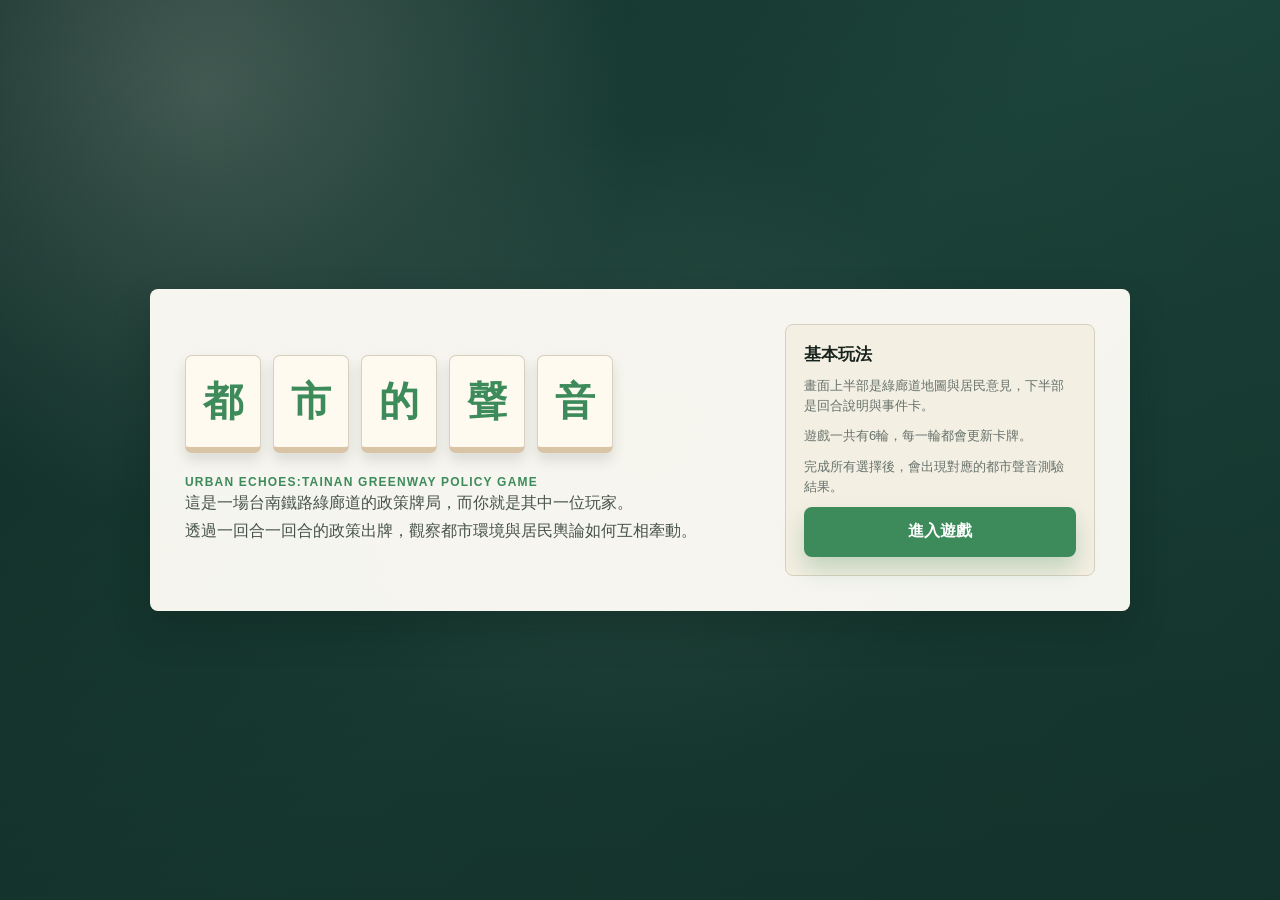
==== commit 610b2a31: "adjust detail text" ====
--- a/index.html
+++ b/index.html
@@ -4,875 +4,7 @@
   <meta charset="UTF-8" />
   <meta name="viewport" content="width=device-width, initial-scale=1.0" />
   <title>都市的聲音｜台南鐵路綠廊道政策牌局</title>
-  <style>
-    :root {
-      --felt: #183f35;
-      --felt-2: #235547;
-      --table-edge: #8a5a33;
-      --tile: #fffaf0;
-      --tile-side: #d9c5a5;
-      --ink: #17231d;
-      --muted: #66726c;
-      --line: #d8d0bf;
-      --paper: #fffdf7;
-      --green: #3d8b5a;
-      --red: #b84c42;
-      --blue: #2f6f9f;
-      --amber: #c7852c;
-      --shadow: 0 18px 38px rgba(8, 23, 18, 0.24);
-      --radius: 8px;
-    }
-
-    * {
-      box-sizing: border-box;
-    }
-
-    html {
-      scroll-behavior: smooth;
-    }
-
-    body {
-      margin: 0;
-      min-height: 100vh;
-      color: var(--ink);
-      font-family: -apple-system, BlinkMacSystemFont, "Noto Sans TC", "Microsoft JhengHei", "Segoe UI", sans-serif;
-      background:
-        radial-gradient(circle at 16% 10%, rgba(255, 250, 240, 0.26), transparent 32%),
-        linear-gradient(135deg, #112d27, #1f4a3f 52%, #183f35);
-    }
-
-    button,
-    select {
-      font: inherit;
-    }
-
-    button {
-      border: 0;
-      cursor: pointer;
-    }
-
-    .screen {
-      min-height: 100vh;
-    }
-
-    .hidden {
-      display: none !important;
-    }
-
-    .intro {
-      display: grid;
-      place-items: center;
-      padding: 32px;
-      background:
-        linear-gradient(180deg, rgba(17, 45, 39, 0.2), rgba(17, 45, 39, 0.72)),
-        radial-gradient(circle at center, rgba(255, 253, 247, 0.12), transparent 42%);
-    }
-
-    .intro-card {
-      width: min(980px, 100%);
-      display: grid;
-      grid-template-columns: minmax(0, 1fr) 310px;
-      gap: 28px;
-      align-items: center;
-      padding: 34px;
-      border: 1px solid rgba(255, 250, 240, 0.22);
-      border-radius: var(--radius);
-      background: rgba(255, 253, 247, 0.96);
-      box-shadow: var(--shadow);
-    }
-
-    .logo-mark {
-      display: inline-grid;
-      grid-template-columns: repeat(4, 44px);
-      gap: 8px;
-      margin-bottom: 22px;
-    }
-
-    .logo-tile,
-    .mini-tile {
-      display: grid;
-      place-items: center;
-      border: 1px solid var(--line);
-      border-bottom: 6px solid var(--tile-side);
-      border-radius: 7px;
-      background: var(--tile);
-      box-shadow: 0 7px 14px rgba(23, 35, 29, 0.12);
-      font-weight: 900;
-      color: var(--green);
-    }
-
-    .logo-tile {
-      width: 44px;
-      height: 58px;
-      font-size: 22px;
-    }
-
-    .brand-kicker {
-      color: var(--green);
-      font-size: 12px;
-      font-weight: 900;
-      letter-spacing: 0.1em;
-    }
-
-    h1 {
-      margin: 8px 0 12px;
-      font-size: clamp(34px, 7vw, 72px);
-      line-height: 0.98;
-      letter-spacing: 0;
-    }
-
-    .intro-copy {
-      margin: 0;
-      max-width: 650px;
-      color: #46524b;
-      font-size: 16px;
-      line-height: 1.75;
-    }
-
-    .intro-rules {
-      display: grid;
-      gap: 10px;
-      padding: 18px;
-      border-radius: var(--radius);
-      background: #f4efe3;
-      border: 1px solid var(--line);
-    }
-
-    .intro-rules strong {
-      font-size: 17px;
-    }
-
-    .intro-rules p {
-      margin: 0;
-      color: var(--muted);
-      font-size: 13px;
-      line-height: 1.55;
-    }
-
-    .start-btn,
-    .restart-btn {
-      min-height: 50px;
-      border-radius: var(--radius);
-      padding: 12px 18px;
-      background: var(--green);
-      color: #fff;
-      font-weight: 900;
-      box-shadow: 0 12px 22px rgba(61, 139, 90, 0.28);
-    }
-
-    .table-screen {
-      height: 100vh;
-      overflow: hidden;
-      padding: 18px;
-    }
-
-    .game-table {
-      height: calc(100vh - 36px);
-      display: grid;
-      grid-template-columns: minmax(0, 1fr) minmax(0, 1fr);
-      grid-template-rows: minmax(0, 1fr);
-      gap: 14px;
-      max-width: 1680px;
-      margin: 0 auto;
-      padding: 16px;
-      border: 10px solid var(--table-edge);
-      border-radius: 18px;
-      background:
-        radial-gradient(circle at 50% 45%, rgba(255, 255, 255, 0.12), transparent 46%),
-        linear-gradient(135deg, var(--felt), var(--felt-2));
-      box-shadow: var(--shadow), inset 0 0 0 2px rgba(255, 250, 240, 0.12);
-      overflow: hidden;
-    }
-
-    .bar {
-      height: 8px;
-      overflow: hidden;
-      border-radius: 99px;
-      background: #e2dccf;
-    }
-
-    .bar i {
-      display: block;
-      height: 100%;
-      width: 50%;
-      border-radius: 99px;
-      background: linear-gradient(90deg, var(--green), #7db46e);
-      transition: width 0.24s ease;
-    }
-
-    select {
-      width: 100%;
-      border: 1px solid var(--line);
-      border-radius: var(--radius);
-      background: #fff;
-      color: var(--ink);
-      padding: 8px;
-      outline: none;
-    }
-
-    .map-zone {
-      position: relative;
-      overflow: hidden;
-      border-radius: 12px;
-      border: 2px solid rgba(255, 250, 240, 0.18);
-      background:
-        linear-gradient(180deg, rgba(255, 253, 247, 0.18), transparent 36%),
-        radial-gradient(circle at center, rgba(255, 253, 247, 0.16), transparent 50%);
-      min-height: 0;
-    }
-
-    .map-layer-tabs {
-      position: absolute;
-      z-index: 4;
-      left: 12px;
-      top: 12px;
-      display: flex;
-      gap: 6px;
-      width: auto;
-      max-width: calc(100% - 24px);
-      border: 1px solid rgba(255, 250, 240, 0.32);
-      border-radius: var(--radius);
-      background: rgba(255, 253, 247, 0.94);
-      color: var(--ink);
-      padding: 6px;
-      box-shadow: 0 8px 18px rgba(8, 23, 18, 0.2);
-    }
-
-    .map-layer-tabs button {
-      min-height: 30px;
-      border: 1px solid var(--line);
-      border-radius: 6px;
-      background: #fffdf7;
-      color: var(--muted);
-      font-weight: 950;
-      white-space: nowrap;
-      padding: 5px 9px;
-      font-size: 12px;
-    }
-
-    .map-layer-tabs button.active {
-      border-color: var(--green);
-      background: var(--green);
-      color: #fff;
-      box-shadow: 0 6px 12px rgba(8, 23, 18, 0.18);
-    }
-
-    .map-layer-data {
-      position: absolute;
-      inset: 0;
-      z-index: 3;
-      pointer-events: none;
-    }
-
-    .map-marker {
-      position: absolute;
-      transform: translate(-50%, -50%);
-      display: grid;
-      place-items: center;
-      min-width: 30px;
-      height: 30px;
-      border: 3px solid #fffdf7;
-      border-radius: 999px;
-      color: #fff;
-      font-size: 12px;
-      font-weight: 950;
-      box-shadow: 0 8px 16px rgba(8, 23, 18, 0.26);
-    }
-
-    .map-marker.plant {
-      background: #3d8b5a;
-    }
-
-    .map-marker.traffic {
-      background: #2f6f9f;
-    }
-
-    .map-marker.housing {
-      background: #b84c42;
-    }
-
-    .map-marker span {
-      position: absolute;
-      left: 50%;
-      top: 34px;
-      transform: translateX(-50%);
-      width: max-content;
-      max-width: 120px;
-      padding: 4px 7px;
-      border: 1px solid rgba(20, 38, 32, 0.18);
-      border-radius: 99px;
-      background: rgba(255, 253, 247, 0.94);
-      color: var(--ink);
-      font-size: 11px;
-      line-height: 1.25;
-      white-space: nowrap;
-    }
-
-    .map-legend {
-      position: absolute;
-      z-index: 4;
-      right: 12px;
-      bottom: 12px;
-      width: min(260px, 54%);
-      border: 1px solid rgba(255, 250, 240, 0.28);
-      border-radius: var(--radius);
-      background: rgba(255, 253, 247, 0.94);
-      padding: 10px;
-      box-shadow: 0 10px 18px rgba(8, 23, 18, 0.18);
-    }
-
-    .map-legend strong {
-      display: block;
-      margin-bottom: 4px;
-      color: var(--green);
-      font-size: 13px;
-    }
-
-    .map-legend p {
-      margin: 0;
-      color: var(--muted);
-      font-size: 12px;
-      line-height: 1.45;
-    }
-
-    .map-grid {
-      position: absolute;
-      inset: 0;
-      opacity: 0.42;
-      background:
-        repeating-linear-gradient(90deg, transparent, transparent 82px, rgba(255, 250, 240, 0.16) 84px),
-        repeating-linear-gradient(0deg, transparent, transparent 62px, rgba(255, 250, 240, 0.13) 64px);
-    }
-
-    .corridor {
-      position: absolute;
-      left: -8%;
-      right: -8%;
-      top: 49%;
-      height: 86px;
-      transform: rotate(-5deg);
-      border-top: 4px solid rgba(255, 250, 240, 0.62);
-      border-bottom: 4px solid rgba(255, 250, 240, 0.62);
-      background:
-        linear-gradient(180deg, rgba(61, 139, 90, 0.52), rgba(61, 139, 90, 0.72)),
-        repeating-linear-gradient(90deg, rgba(255, 250, 240, 0.22), rgba(255, 250, 240, 0.22) 18px, transparent 19px, transparent 40px);
-    }
-
-    .node {
-      position: absolute;
-      z-index: 2;
-      width: 30px;
-      height: 30px;
-      border-radius: 50%;
-      border: 6px solid var(--tile);
-      background: var(--green);
-      box-shadow: 0 10px 18px rgba(8, 23, 18, 0.28);
-    }
-
-    .node span {
-      display: none;
-      position: absolute;
-      left: 50%;
-      top: 34px;
-      transform: translateX(-50%);
-      min-width: 104px;
-      padding: 6px 8px;
-      border-radius: 99px;
-      background: rgba(255, 253, 247, 0.94);
-      color: var(--ink);
-      font-size: 12px;
-      text-align: center;
-      white-space: nowrap;
-    }
-
-    .map-zone:hover .node span {
-      display: block;
-    }
-
-    .n1 { left: 14%; top: 54%; }
-    .n2 { left: 34%; top: 45%; }
-    .n3 { left: 56%; top: 50%; }
-    .n4 { left: 77%; top: 41%; }
-
-    .round-message {
-      width: 100%;
-      padding: 18px 20px;
-      border: 1px solid rgba(255, 250, 240, 0.28);
-      border-radius: var(--radius);
-      background: rgba(255, 253, 247, 0.93);
-      box-shadow: 0 16px 32px rgba(8, 23, 18, 0.2);
-      text-align: center;
-    }
-
-    .round-message h2 {
-      margin: 0 0 8px;
-      font-size: clamp(24px, 3.1vw, 42px);
-      line-height: 1.15;
-    }
-
-    .round-message p {
-      margin: 0;
-      color: var(--muted);
-      line-height: 1.6;
-    }
-
-    .left-zone,
-    .right-zone {
-      display: grid;
-      gap: 14px;
-      min-height: 0;
-    }
-
-    .left-zone {
-      grid-template-rows: minmax(0, 1fr) auto;
-    }
-
-    .right-zone {
-      grid-template-rows: minmax(0, 1fr) auto;
-    }
-
-    .hand-panel,
-    .agent-panel {
-      border: 1px solid rgba(255, 250, 240, 0.28);
-      border-radius: var(--radius);
-      background: rgba(255, 253, 247, 0.92);
-      padding: 12px;
-      box-shadow: 0 12px 24px rgba(8, 23, 18, 0.14);
-    }
-
-    .panel-head {
-      display: flex;
-      justify-content: space-between;
-      align-items: center;
-      gap: 12px;
-      margin-bottom: 10px;
-    }
-
-    .panel-head h2 {
-      margin: 0;
-      font-size: 16px;
-    }
-
-    .tag {
-      border: 1px solid var(--line);
-      border-radius: 99px;
-      padding: 4px 8px;
-      color: var(--muted);
-      background: #fff;
-      font-size: 12px;
-      font-weight: 900;
-      white-space: nowrap;
-    }
-
-    .tile-hand {
-      display: grid;
-      grid-template-columns: repeat(auto-fit, minmax(112px, 1fr));
-      gap: 8px;
-      overflow: visible;
-      padding: 6px 2px 0;
-    }
-
-    .policy-tile {
-      min-height: 138px;
-      padding: 10px 8px;
-      border: 1px solid var(--line);
-      border-bottom: 8px solid var(--tile-side);
-      border-radius: 8px;
-      background: var(--tile);
-      color: var(--ink);
-      box-shadow: 0 10px 18px rgba(23, 35, 29, 0.14);
-      text-align: center;
-      transition: transform 0.16s ease, box-shadow 0.16s ease, border-color 0.16s ease;
-    }
-
-    .policy-tile:hover {
-      transform: translateY(-8px);
-      box-shadow: 0 18px 26px rgba(23, 35, 29, 0.2);
-    }
-
-    .policy-tile.active {
-      transform: translateY(-10px);
-      border-color: var(--green);
-      box-shadow: 0 0 0 3px rgba(61, 139, 90, 0.22), 0 18px 26px rgba(23, 35, 29, 0.2);
-    }
-
-    .tile-char {
-      display: block;
-      margin: 4px auto 8px;
-      color: var(--green);
-      font-size: 38px;
-      font-weight: 950;
-      line-height: 1;
-    }
-
-    .policy-tile strong {
-      display: block;
-      font-size: 14px;
-      line-height: 1.25;
-    }
-
-    .policy-tile small {
-      display: block;
-      margin-top: 7px;
-      color: var(--muted);
-      font-size: 12px;
-      line-height: 1.35;
-    }
-
-    .control-row {
-      display: grid;
-      grid-template-columns: minmax(160px, 1fr) minmax(140px, auto);
-      gap: 10px;
-      margin-top: 10px;
-    }
-
-    .play-btn,
-    .small-btn {
-      min-height: 44px;
-      border-radius: var(--radius);
-      padding: 10px 14px;
-      font-weight: 950;
-    }
-
-    .play-btn {
-      background: var(--red);
-      color: #fff;
-    }
-
-    .small-btn {
-      border: 1px solid var(--line);
-      background: #fff;
-      color: var(--green);
-    }
-
-    .agent-panel {
-      display: grid;
-      grid-template-rows: auto 1fr;
-      min-height: 100%;
-      min-width: 0;
-    }
-
-    .agent-wall {
-      display: grid;
-      grid-template-rows: repeat(4, minmax(0, 1fr));
-      gap: 0;
-      align-content: stretch;
-      min-height: 0;
-      overflow: hidden;
-      border-top: 1px solid var(--line);
-      border-bottom: 1px solid var(--line);
-    }
-
-    .agent-card {
-      display: grid;
-      grid-template-columns: 86px minmax(0, 1fr);
-      border: 0;
-      border-bottom: 1px solid var(--line);
-      border-radius: 0;
-      background: #fff;
-      padding: 0;
-      border-left: 0;
-      min-height: 0;
-    }
-
-    .agent-card:last-child {
-      border-bottom: 0;
-    }
-
-    .agent-avatar {
-      display: grid;
-      place-items: center;
-      border-right: 1px solid var(--line);
-      background: #fffdf7;
-      font-size: 40px;
-      line-height: 1;
-    }
-
-    .agent-speech {
-      position: relative;
-      display: grid;
-      grid-template-rows: auto minmax(0, 1fr);
-      padding: 7px 10px 6px;
-      border-left: 6px solid #9da59f;
-      min-width: 0;
-    }
-
-    .agent-card.support .agent-speech,
-    .agent-card.expect .agent-speech {
-      border-left-color: var(--green);
-    }
-
-    .agent-card.concern .agent-speech {
-      border-left-color: var(--amber);
-    }
-
-    .agent-card.oppose .agent-speech {
-      border-left-color: var(--red);
-    }
-
-    .agent-top {
-      display: flex;
-      justify-content: space-between;
-      gap: 8px;
-      align-items: flex-start;
-      margin-bottom: 2px;
-      min-width: 0;
-    }
-
-    .agent-name {
-      font-weight: 950;
-      color: var(--ink);
-      line-height: 1.15;
-      font-size: 13px;
-      white-space: nowrap;
-    }
-
-    .agent-status {
-      display: grid;
-      justify-items: end;
-      gap: 3px;
-      flex: 0 0 auto;
-    }
-
-    .agent-score {
-      display: block;
-      color: var(--muted);
-      font-size: 10px;
-      line-height: 1.1;
-      white-space: nowrap;
-    }
-
-    .agent-emotion {
-      border-radius: 99px;
-      padding: 2px 6px;
-      color: #fff;
-      font-size: 10px;
-      font-weight: 950;
-      white-space: nowrap;
-      background: #879089;
-    }
-
-    .agent-emotion.support,
-    .agent-emotion.expect {
-      background: var(--green);
-    }
-
-    .agent-emotion.concern {
-      background: #b57a13;
-    }
-
-    .agent-emotion.oppose {
-      background: var(--red);
-    }
-
-    .agent-card p {
-      margin: 0;
-      color: var(--muted);
-      font-size: 12px;
-      line-height: 1.35;
-      display: -webkit-box;
-      -webkit-line-clamp: 2;
-      -webkit-box-orient: vertical;
-      overflow: hidden;
-    }
-
-    .result {
-      display: grid;
-      place-items: center;
-      padding: 32px;
-      background: #f2eadc;
-    }
-
-    .result-card {
-      width: min(1040px, 100%);
-      padding: 28px;
-      border: 1px solid var(--line);
-      border-radius: var(--radius);
-      background: var(--paper);
-      box-shadow: 0 18px 38px rgba(23, 35, 29, 0.16);
-    }
-
-    .result-card h2 {
-      margin: 8px 0 10px;
-      font-size: clamp(28px, 5vw, 52px);
-      line-height: 1.1;
-    }
-
-    .result-card p {
-      color: var(--muted);
-      line-height: 1.7;
-    }
-
-    .result-grid {
-      display: grid;
-      grid-template-columns: repeat(4, minmax(0, 1fr));
-      gap: 10px;
-      margin: 20px 0;
-    }
-
-    .result-stat {
-      border: 1px solid var(--line);
-      border-radius: var(--radius);
-      background: #fff;
-      padding: 12px;
-    }
-
-    .result-stat strong {
-      display: block;
-      color: var(--green);
-      font-size: 28px;
-    }
-
-    .log-list {
-      display: grid;
-      gap: 8px;
-      max-height: 240px;
-      overflow: auto;
-      margin: 16px 0;
-    }
-
-    .log-item {
-      border-left: 5px solid var(--green);
-      background: #fff;
-      border-radius: var(--radius);
-      padding: 10px 12px;
-      color: var(--muted);
-      font-size: 13px;
-      line-height: 1.5;
-    }
-
-    .result-tools {
-      display: grid;
-      grid-template-columns: minmax(0, 1.2fr) minmax(280px, 0.8fr);
-      gap: 14px;
-      margin: 18px 0;
-    }
-
-    .prompt-box,
-    .share-box {
-      border: 1px solid var(--line);
-      border-radius: var(--radius);
-      background: #fff;
-      padding: 14px;
-    }
-
-    .prompt-box h3,
-    .share-box h3 {
-      margin: 0 0 8px;
-    }
-
-    .prompt-box p,
-    .share-box p {
-      margin: 0 0 10px;
-      font-size: 13px;
-    }
-
-    .prompt-textarea {
-      width: 100%;
-      min-height: 190px;
-      resize: vertical;
-      border: 1px solid var(--line);
-      border-radius: var(--radius);
-      padding: 12px;
-      color: var(--ink);
-      background: #fffdf7;
-      font: inherit;
-      font-size: 13px;
-      line-height: 1.55;
-    }
-
-    .share-actions {
-      display: grid;
-      grid-template-columns: repeat(2, minmax(0, 1fr));
-      gap: 8px;
-    }
-
-    .copy-btn,
-    .share-btn {
-      min-height: 42px;
-      border-radius: var(--radius);
-      padding: 10px 12px;
-      font-weight: 950;
-    }
-
-    .copy-btn {
-      margin-top: 8px;
-      background: var(--green);
-      color: #fff;
-    }
-
-    .share-btn {
-      border: 1px solid var(--line);
-      background: #fffdf7;
-      color: var(--ink);
-    }
-
-    .share-btn:hover,
-    .copy-btn:hover {
-      transform: translateY(-1px);
-    }
-
-    .tool-feedback {
-      min-height: 20px;
-      margin-top: 8px;
-      color: var(--green);
-      font-size: 12px;
-      font-weight: 900;
-    }
-
-    @media (max-width: 1080px) {
-      .game-table,
-      .intro-card,
-      .result-tools {
-        grid-template-columns: 1fr;
-      }
-
-      .game-table {
-        height: auto;
-        min-height: calc(100vh - 36px);
-        overflow: visible;
-      }
-
-      .table-screen {
-        height: auto;
-        overflow: visible;
-      }
-
-      .result-grid {
-        grid-template-columns: repeat(2, minmax(0, 1fr));
-      }
-    }
-
-    @media (max-width: 680px) {
-      .intro,
-      .table-screen,
-      .result {
-        padding: 12px;
-      }
-
-      .intro-card,
-      .result-card {
-        padding: 18px;
-      }
-
-      .game-table {
-        border-width: 6px;
-        padding: 10px;
-      }
-
-      .result-grid {
-        grid-template-columns: 1fr;
-      }
-
-      .map-zone {
-        min-height: 320px;
-      }
-
-      .control-row {
-        grid-template-columns: 1fr;
-      }
-    }
-  </style>
+  <link rel="stylesheet" href="styles.css" />
 </head>
 <body>
   <section class="screen intro" id="introScreen">
@@ -881,21 +13,22 @@
         <div class="logo-mark" aria-label="都市的聲音標準字">
           <span class="logo-tile">都</span>
           <span class="logo-tile">市</span>
+          <span class="logo-tile">的</span>
           <span class="logo-tile">聲</span>
           <span class="logo-tile">音</span>
         </div>
-        <div class="brand-kicker">TAINAN GREENWAY POLICY MAHJONG</div>
-        <h1>都市的聲音</h1>
+        <div class="brand-kicker">URBAN ECHOES:TAINAN GREENWAY POLICY GAME</div>
+        <h1 class="sr-only">都市的聲音</h1>
         <p class="intro-copy">
-          這是一場台南鐵路綠廊道的政策牌局。你不是要預測真實民意，而是透過一回合一回合的政策出牌，觀察綠地、交通、房價、安全與輿論如何互相牽動，最後形成不同的治理結果。
+          這是一場台南鐵路綠廊道的政策牌局，而你就是其中一位玩家。<br>透過一回合一回合的政策出牌，觀察都市環境與居民輿論如何互相牽動。
         </p>
       </div>
       <div class="intro-rules">
         <strong>基本玩法</strong>
-        <p>畫面左側是綠廊地圖與本局說明，右側是 Agent 即時互動牆與本輪選擇肢。</p>
-        <p>先選都市願景，再依序處理植栽、交通與房價事件；每次選擇都會觸發四種角色的情緒反應。</p>
-        <p>每一輪的卡牌都會重新更新。完成所有節點後，會出現測驗結果、政策後果與角色態度摘要。</p>
-        <button class="start-btn" onclick="startGame()">進入政策牌局</button>
+        <p>畫面上半部是綠廊道地圖與居民意見，下半部是回合說明與事件卡。</p>
+        <p>遊戲一共有6輪，每一輪都會更新卡牌。</p>
+        <p>完成所有選擇後，會出現對應的都市聲音測驗結果。</p>
+        <button class="start-btn" onclick="startGame()">進入遊戲</button>
       </div>
     </div>
   </section>
@@ -919,7 +52,7 @@
           <div class="node n4"><span>崇賢公園</span></div>
         </main>
         <div class="round-message">
-          <h2 id="roundTitle">第一局：綠廊尚未被解讀</h2>
+          <h2 id="roundTitle">【第一局】<br>綠廊尚未被解讀</h2>
           <p id="roundText">請從下方選擇本輪選項，再按「確認選擇」推進事件樹。</p>
         </div>
       </section>
@@ -927,7 +60,7 @@
       <section class="right-zone">
         <aside class="agent-panel">
           <div class="panel-head">
-            <h2>Agent 即時互動牆</h2>
+            <h2>都市的聲音</h2>
             <span class="tag" id="agentPhase">尚未出牌</span>
           </div>
           <div class="agent-wall" id="agentWall"></div>
@@ -935,13 +68,13 @@
 
         <div class="hand-panel">
           <div class="panel-head">
-            <h2>本輪選擇肢</h2>
+            <h2>本輪事件</h2>
             <span class="tag" id="selectedTag">目前選擇：景觀公園型</span>
           </div>
           <div class="tile-hand" id="policyHand"></div>
           <div class="control-row">
             <button class="small-btn" onclick="resetGame()">重新開始</button>
-            <button class="play-btn" onclick="playTurn()">確認選擇</button>
+            <button class="play-btn" onclick="playTurn()">下一步</button>
           </div>
         </div>
       </section>
@@ -952,697 +85,49 @@
     <div class="result-card">
       <div class="brand-kicker">POLICY RESULT</div>
       <h2 id="resultTitle">測驗結果</h2>
+      <span class="result-rarity" id="resultRarity">結局稀有度 0%</span>
       <p id="resultText"></p>
-      <h3>Agent 最終期望度</h3>
-      <div class="result-grid" id="resultAgents"></div>
+      <section class="urban-voices">
+        <h3>都市的聲音</h3>
+        <div class="voice-row">
+          <div class="sound-play-panel">
+            <button class="sound-play-btn" id="resultAudioToggle" type="button" onclick="toggleResultAudio()" aria-label="播放結果聲景">
+              <span class="play-icon" aria-hidden="true"></span>
+            </button>
+            <strong id="resultSoundText">播放聲音</strong>
+            <audio id="resultAudio" preload="metadata"></audio>
+          </div>
+          <div class="result-grid" id="resultAgents"></div>
+        </div>
+      </section>
       <div class="result-tools">
         <section class="prompt-box">
           <h3>AI 討論 Prompt</h3>
-          <p>複製這段文字到你習慣使用的 AI 工具，延伸討論你的政策路線、盲點與可能修正方案。</p>
+          <p>複製這段文字到你習慣使用的 AI 工具，延伸討論你的測驗結果。</p>
           <textarea class="prompt-textarea" id="discussionPrompt" readonly></textarea>
           <button class="copy-btn" onclick="copyDiscussionPrompt()">複製 Prompt</button>
           <div class="tool-feedback" id="promptFeedback"></div>
         </section>
         <section class="share-box">
           <h3>社群分享</h3>
-          <p>分享你的初步測驗結果，邀請其他人比較不同政策路線。Instagram 會複製文案供你貼上。</p>
+          <p>分享你的測驗結果，邀請其他人比較不同政策路線。</p>
           <div class="share-actions">
             <button class="share-btn" onclick="shareResult('facebook')">Facebook</button>
             <button class="share-btn" onclick="shareResult('threads')">Threads</button>
-            <button class="share-btn" onclick="shareResult('x')">X</button>
+            <button class="share-btn" onclick="shareResult('x')">X (Twitter)</button>
             <button class="share-btn" onclick="shareResult('instagram')">Instagram</button>
           </div>
           <div class="tool-feedback" id="shareFeedback"></div>
+          <button class="restart-btn" onclick="resetGame()">再玩一次</button>
         </section>
       </div>
-      <h3>回合摘要</h3>
-      <div class="log-list" id="resultLog"></div>
-      <button class="restart-btn" onclick="resetGame()">重新開局</button>
     </div>
   </section>
 
-  <script>
-    const eventFlow = [
-      {
-        stage: "都市願景",
-        eventType: "起手式",
-        title: "第一局：你要把綠廊推向哪種城市想像？",
-        text: "這個選擇會決定後續事件被解讀的基調。它不是單純美化工程，而是先設定政策敘事。",
-        agent: "媒體與居民都在等待市府先說清楚：綠廊到底是景觀、交通、商業，還是社區生活政策？",
-        options: [
-          { key: "vision_park", char: "景", title: "景觀公園型", desc: "先把綠廊做成城市門面。", delta: { green: 8, usage: 3, housing: 4, media: 4 } },
-          { key: "vision_mobility", char: "行", title: "交通轉型型", desc: "優先處理步行與自行車。", delta: { mobility: 9, usage: 3, safety: -1, media: 2 } },
-          { key: "vision_commerce", char: "市", title: "商業活化型", desc: "用人潮帶動地方經濟。", delta: { usage: 8, housing: 5, media: 6, budget: -2 } },
-          { key: "vision_community", char: "里", title: "社區共存型", desc: "把安全與地方生活放前面。", delta: { trust: 8, safety: 5, media: -2, usage: 2 } }
-        ]
-      },
-      {
-        stage: "事件 A：植栽願景",
-        eventType: "植栽事件 A1",
-        title: "第二局：植栽要先服務誰？",
-        text: "綠廊的植栽不是只有美觀，它會影響遮蔭、維護、安全死角與居民使用習慣。",
-        agent: "高齡居民重視陰影與好走，學生在意停留感，店家則會注意招牌與視線是否被遮住。",
-        options: [
-          { key: "plant_shade", char: "蔭", title: "遮蔭優先", desc: "提高日常步行舒適度。", delta: { green: 10, usage: 6, safety: 1, budget: -5 } },
-          { key: "plant_native", char: "本", title: "原生植栽", desc: "強調生態與維護合理性。", delta: { green: 8, trust: 4, media: 2, budget: -4 } },
-          { key: "plant_landmark", char: "花", title: "景觀花帶", desc: "提高辨識度與打卡聲量。", delta: { green: 7, media: 7, housing: 4, budget: -4 } }
-        ]
-      },
-      {
-        stage: "事件 A：植栽設計",
-        eventType: "植栽事件 A2",
-        title: "第三局：植栽設計要如何處理風險？",
-        text: "樹蔭變多後，維護、照明遮蔽、蚊蟲與視線死角會開始進入公共討論。",
-        agent: "這一局會決定植栽是被看成公共舒適，還是被批評為後續管理負擔。",
-        options: [
-          { key: "plant_open", char: "透", title: "低矮通透", desc: "減少死角，保留視線。", delta: { safety: 8, trust: 3, green: 2, budget: -4 } },
-          { key: "plant_dense", char: "森", title: "密植綠廊", desc: "強化沈浸感與遮蔭。", delta: { green: 11, usage: 3, safety: -5, housing: 4, budget: -6 } },
-          { key: "plant_maintain", char: "修", title: "維護契約", desc: "先公開修剪與清潔責任。", delta: { trust: 8, safety: 4, green: 3, budget: -7 } }
-        ]
-      },
-      {
-        stage: "事件 B：交通政策",
-        eventType: "交通事件 B1",
-        title: "第四局：交通政策要主打哪一種日常？",
-        text: "如果綠廊不能銜接真實路口與通勤節點，它就容易停留在景觀公園。",
-        agent: "學生與通勤族會看它能不能真的縮短日常路徑，家庭則會先看安全與人車分流。",
-        options: [
-          { key: "traffic_bike", char: "騎", title: "自行車優先", desc: "打造連續自行車路徑。", delta: { mobility: 12, usage: 5, safety: -3, budget: -6 } },
-          { key: "traffic_walk", char: "步", title: "步行優先", desc: "改善人行穿越與停留。", delta: { mobility: 7, usage: 5, safety: 4, budget: -5 } },
-          { key: "traffic_transit", char: "轉", title: "轉乘節點", desc: "串接車站、公車與生活圈。", delta: { mobility: 10, usage: 6, media: 3, budget: -7 } }
-        ]
-      },
-      {
-        stage: "事件 B：交通設計",
-        eventType: "交通事件 B2",
-        title: "第五局：路口與動線要怎麼設計？",
-        text: "交通政策會在路口被檢驗。標線、照明、轉角視距與人車分流會改變使用者信心。",
-        agent: "媒體很容易把單一路口事故放大成整體規劃失敗，因此細部設計會影響政策信任。",
-        options: [
-          { key: "traffic_separate", char: "分", title: "人車分流", desc: "降低衝突，提高安全感。", delta: { safety: 9, mobility: 5, trust: 3, budget: -7 } },
-          { key: "traffic_sign", char: "線", title: "標線導引", desc: "快速補強辨識與方向。", delta: { mobility: 6, safety: 4, budget: -3 } },
-          { key: "traffic_slow", char: "慢", title: "減速街廓", desc: "讓車速配合綠廊生活圈。", delta: { safety: 8, trust: 4, mobility: 2, media: 2, budget: -6 } }
-        ]
-      },
-      {
-        stage: "事件 C：房價定位",
-        eventType: "房價事件 C1",
-        title: "第六局：綠廊帶來增值時，政策要怎麼說？",
-        text: "綠廊形象會被房地產市場吸收。這一局要決定政府如何面對增值與排擠的雙重敘事。",
-        agent: "自有住宅者可能支持資產保值，租屋青年與初入職場者會擔心生活圈被重新定價。",
-        options: [
-          { key: "housing_value", char: "值", title: "城市增值", desc: "承認綠廊提升區域價值。", delta: { housing: 10, media: 6, trust: -2, budget: 2 } },
-          { key: "housing_warning", char: "警", title: "租金預警", desc: "公開指出排擠風險。", delta: { housing: -5, trust: 6, media: 4, budget: -3 } },
-          { key: "housing_data", char: "數", title: "房價監測", desc: "用資料追蹤沿線壓力。", delta: { trust: 5, media: 3, housing: -2, budget: -4 } }
-        ]
-      },
-      {
-        stage: "事件 C：居住回應",
-        eventType: "房價事件 C2",
-        title: "第七局：最後要如何回應居住壓力？",
-        text: "如果綠廊只創造環境紅利，政治回饋可能轉向分配衝突。最後一局決定成果能不能被更多人共享。",
-        agent: "青年家庭、租屋族與在地居民都會看政策是否有實際配套，而不是只停在口號。",
-        options: [
-          { key: "housing_social", char: "社", title: "社宅串接", desc: "把小東社宅等節點納入綠廊敘事。", delta: { housing: -9, trust: 7, usage: 3, budget: -8 } },
-          { key: "housing_rent", char: "租", title: "租金支持", desc: "回應青年與弱勢排擠。", delta: { housing: -11, trust: 6, media: 3, budget: -9 } },
-          { key: "housing_business", char: "店", title: "在地店家", desc: "扶持原有商家共享人潮。", delta: { usage: 6, trust: 4, housing: -3, media: 4, budget: -5 } }
-        ]
-      }
-    ];
-
-    const maxTurns = eventFlow.length;
-    let turn = 1;
-    let selectedPolicy = eventFlow[0].options[0].key;
-    const logs = [];
-    const path = [];
-
-    const state = {
-      green: 50,
-      mobility: 50,
-      usage: 45,
-      housing: 35,
-      safety: 55,
-      trust: 50,
-      media: 40,
-      budget: 60
-    };
-
-    const initialState = { ...state };
-
-    const agents = [
-      {
-        key: "media",
-        name: "輿論報導",
-        emoji: "🕵️‍♀️",
-        baseline: "關注政策能否被說清楚，也會放大爭議、衝突與公共利益。",
-        weights: { media: 0.9, trust: 0.45, housing: -0.45, safety: 0.25, usage: 0.25, budget: 0.1, green: 0.15, mobility: 0.25 }
-      },
-      {
-        key: "student",
-        name: "青年短居學生",
-        emoji: "🧑‍🎓",
-        baseline: "重視租金、通勤、自行車、夜間安全，以及低成本公共空間。",
-        weights: { mobility: 0.65, usage: 0.45, housing: -0.8, safety: 0.45, trust: 0.2, budget: 0.05, green: 0.25, media: 0.05 }
-      },
-      {
-        key: "youngLocal",
-        name: "青年在地居民",
-        emoji: "👨‍👩‍👧",
-        baseline: "同時在意通勤、生活機能、育兒安全、房價租金與長期居住壓力。",
-        weights: { usage: 0.55, safety: 0.6, trust: 0.45, housing: -0.75, mobility: 0.45, budget: 0.1, green: 0.2, media: 0.05 }
-      },
-      {
-        key: "elder",
-        name: "高齡在地居民",
-        emoji: "👴",
-        baseline: "重視熟悉路徑、遮蔭、座椅、照明、無障礙、安全與維護。",
-        weights: { safety: 0.85, trust: 0.55, usage: 0.3, green: 0.2, mobility: 0.1, housing: 0.05, budget: 0.05, media: -0.1 }
-      }
-    ];
-
-    const agentState = {
-      media: 50,
-      student: 50,
-      youngLocal: 50,
-      elder: 50
-    };
-
-    const initialAgentState = { ...agentState };
-    let activeMapLayer = "plant";
-
-    const mapLayers = {
-      plant: {
-        title: "植栽圖層",
-        note: "假資料：標示目前遮蔭不足、可補植與需要維護的綠廊節點。",
-        markerClass: "plant",
-        markers: [
-          { x: 18, y: 60, label: "遮蔭不足", code: "蔭" },
-          { x: 38, y: 46, label: "可補植喬木", code: "樹" },
-          { x: 62, y: 52, label: "夜間修剪", code: "修" },
-          { x: 80, y: 42, label: "公園串接", code: "園" }
-        ]
-      },
-      traffic: {
-        title: "交通圖層",
-        note: "假資料：標示通勤節點、人車衝突路口與自行車動線缺口。",
-        markerClass: "traffic",
-        markers: [
-          { x: 14, y: 54, label: "路口衝突", code: "衝" },
-          { x: 34, y: 45, label: "轉乘節點", code: "轉" },
-          { x: 56, y: 50, label: "通勤站", code: "站" },
-          { x: 72, y: 58, label: "自行車缺口", code: "騎" }
-        ]
-      },
-      housing: {
-        title: "房價圖層",
-        note: "假資料：標示租屋敏感區、房價壓力區與社宅串接節點。",
-        markerClass: "housing",
-        markers: [
-          { x: 26, y: 50, label: "租屋敏感", code: "租" },
-          { x: 42, y: 44, label: "小東社宅", code: "社" },
-          { x: 60, y: 54, label: "增值壓力", code: "價" },
-          { x: 78, y: 42, label: "商圈外溢", code: "商" }
-        ]
-      }
-    };
-
-    const reactionCopy = {
-      vision_park: {
-        media: ["景觀門面容易形成正面聲量，但後續會被追問是否只是形象工程。", ["景觀", "輿論"]],
-        student: ["漂亮是加分，但如果不好走、不好騎，對我來說就只是拍照點。", ["公共空間", "通勤"]],
-        youngLocal: ["城市變漂亮是好事，但我會看它有沒有真的改善生活機能。", ["生活機能", "房價"]],
-        elder: ["做成公園很好，但要有樹蔭、座椅，晚上也要亮。", ["遮蔭", "照明"]]
-      },
-      vision_mobility: {
-        media: ["交通轉型有公共利益，但安全設計會立刻成為檢驗焦點。", ["交通", "安全"]],
-        student: ["如果能讓車站、學校和租屋處更好移動，我會很有感。", ["通勤", "自行車"]],
-        youngLocal: ["通勤變順是好事，但不能讓行人和孩子承擔風險。", ["通勤", "育兒安全"]],
-        elder: ["交通要改善可以，但走路的人要先被保護。", ["步行", "安全"]]
-      },
-      vision_commerce: {
-        media: ["商業活化很容易拉高聲量，也會帶出車流與租金爭議。", ["商圈", "房價"]],
-        student: ["熱鬧是熱鬧，但如果附近都變貴，我可能只會路過。", ["租金", "消費"]],
-        youngLocal: ["人潮可以救商圈，但房價和停車壓力也會一起來。", ["商圈", "停車"]],
-        elder: ["熱鬧不錯，但車多、吵雜，日常出門可能更麻煩。", ["車流", "日常"]]
-      },
-      vision_community: {
-        media: ["社區共存聲量不一定最高，但能降低後續衝突。", ["地方溝通", "信任"]],
-        student: ["如果有安全、便宜、能停留的公共空間，我會願意用。", ["公共空間", "安全"]],
-        youngLocal: ["把地方生活放前面，比只談招商更讓人安心。", ["生活圈", "信任"]],
-        elder: ["先照顧在地人的路怎麼走，這樣比較實在。", ["日常路徑", "安全"]]
-      },
-      plant_shade: {
-        media: ["遮蔭能連到宜居議題，但維護與照明要同步說明。", ["遮蔭", "維護"]],
-        student: ["台南太熱了，有樹蔭我才會想走或騎這條路。", ["遮蔭", "自行車"]],
-        youngLocal: ["親子散步和通勤都需要遮蔭，這比花俏景觀實用。", ["親子", "步行"]],
-        elder: ["有陰影很好，老人家白天走路會舒服很多。", ["遮蔭", "步行"]]
-      },
-      plant_native: {
-        media: ["原生植栽讓政策比較像長期治理，而不是短期造景。", ["生態", "維護"]],
-        student: ["生態很好，但我還是會看它有沒有遮蔭、能不能坐。", ["遮蔭", "停留"]],
-        youngLocal: ["如果比較好維護，長期看會比一次性花景可靠。", ["維護", "生活品質"]],
-        elder: ["樹種我不一定懂，但不要難照顧、不要擋路就好。", ["維護", "通行"]]
-      },
-      plant_landmark: {
-        media: ["景觀花帶很有畫面，也容易被房市和觀光敘事吸收。", ["打卡", "房價"]],
-        student: ["拍照會好看，但如果沒有遮蔭，日常使用還是有限。", ["景觀", "遮蔭"]],
-        youngLocal: ["我擔心最後變成漂亮但不好用，還順便推高房價。", ["房價", "實用性"]],
-        elder: ["花很漂亮，但我們更需要好走、好坐、好休息。", ["休憩", "步行"]]
-      },
-      plant_open: {
-        media: ["通透設計能降低安全疑慮，也比較容易回應居民質疑。", ["安全", "視線"]],
-        student: ["晚上看得到路和人，走起來會比較安心。", ["夜間安全", "視線"]],
-        youngLocal: ["視線清楚對小孩和行人都比較安全。", ["育兒安全", "步行"]],
-        elder: ["不要有死角，晚上燈也照得到，這樣才敢走。", ["照明", "安全"]]
-      },
-      plant_dense: {
-        media: ["密植綠廊有話題，但安全死角和維護成本會被放大。", ["維護", "安全"]],
-        student: ["樹很多很舒服，但晚上如果太暗，我會有點猶豫。", ["遮蔭", "夜間安全"]],
-        youngLocal: ["白天會舒服，但蚊蟲、死角和孩子安全要先想好。", ["親子", "死角"]],
-        elder: ["樹太密我會擔心晚上暗，也怕蚊子和沒人修。", ["照明", "維護"]]
-      },
-      plant_maintain: {
-        media: ["先談維護責任會讓政策比較可信，也降低後續追打風險。", ["維護", "信任"]],
-        student: ["有人整理才會想常用，不然很快就變成不好走的路。", ["維護", "使用"]],
-        youngLocal: ["公開維護責任很重要，不然最後都是居民承擔。", ["治理", "生活品質"]],
-        elder: ["有人定期修剪、清掃，我們使用起來才安心。", ["維護", "安心"]]
-      },
-      traffic_bike: {
-        media: ["自行車優先會帶出交通轉型聲量，但人車分流是檢驗重點。", ["自行車", "安全"]],
-        student: ["如果真的接到車站和學校，這會變成我每天會用的路。", ["自行車", "通勤"]],
-        youngLocal: ["騎車方便很好，但不能讓行人和小孩變危險。", ["人車分流", "育兒安全"]],
-        elder: ["自行車多了以後，老人家走路會不會更容易被嚇到？", ["步行", "安全"]]
-      },
-      traffic_walk: {
-        media: ["步行優先比較能連結高齡、親子與日常生活議題。", ["步行", "日常"]],
-        student: ["車站附近如果更好走，我會比較願意用走的。", ["步行", "轉乘"]],
-        youngLocal: ["推車、接小孩、買東西都需要好走的人行空間。", ["親子", "生活機能"]],
-        elder: ["路平、好走、過馬路安全，這個最重要。", ["無障礙", "安全"]]
-      },
-      traffic_transit: {
-        media: ["轉乘節點能把綠廊拉進交通治理，但期程與銜接會被檢驗。", ["轉乘", "交通"]],
-        student: ["返鄉、上課、轉公車都方便的話，我會很常用。", ["轉乘", "通勤"]],
-        youngLocal: ["如果能少騎一段車，對通勤和生活都會有幫助。", ["通勤", "生活圈"]],
-        elder: ["轉乘可以，但路線和標示要清楚，不能太複雜。", ["標示", "轉乘"]]
-      },
-      traffic_separate: {
-        media: ["人車分流能回應事故疑慮，是交通轉型能否被信任的關鍵。", ["分流", "信任"]],
-        student: ["騎車和走路分開，才不會大家都擠在一起。", ["自行車", "分流"]],
-        youngLocal: ["這對小孩、老人和通勤族都比較安全。", ["育兒安全", "通勤"]],
-        elder: ["人走人的路，車走車的路，這樣比較安心。", ["步行", "安全"]]
-      },
-      traffic_sign: {
-        media: ["標線導引是快速補強，但如果只靠標線會被質疑不足。", ["標線", "交通"]],
-        student: ["方向清楚有幫助，但路線本身還是要連續。", ["導引", "通勤"]],
-        youngLocal: ["標線可以先改善，但路口安全不能只靠畫線。", ["路口", "安全"]],
-        elder: ["看得懂方向很重要，但字和標線要夠清楚。", ["標示", "通行"]]
-      },
-      traffic_slow: {
-        media: ["減速街廓容易形成生活圈安全敘事，但會引發車流效率討論。", ["減速", "生活圈"]],
-        student: ["車慢一點比較安全，但也希望不要讓通勤變太繞。", ["安全", "通勤"]],
-        youngLocal: ["住宅和學校旁邊減速，我會比較放心。", ["育兒安全", "街廓"]],
-        elder: ["車慢一點，過馬路比較不緊張。", ["過馬路", "安全"]]
-      },
-      housing_value: {
-        media: ["城市增值會立刻提高聲量，也會打開仕紳化爭議。", ["房價", "輿論"]],
-        student: ["一聽到增值我就想到租金會不會又變貴。", ["租金", "壓力"]],
-        youngLocal: ["區域變好是好事，但想留下來成家會不會更難？", ["房價", "成家"]],
-        elder: ["房子保值是好事，但生活成本不要也跟著變高。", ["資產", "生活成本"]]
-      },
-      housing_warning: {
-        media: ["主動提出租金預警，會讓分配問題提早進入政策討論。", ["租金", "治理"]],
-        student: ["至少有看到租屋族的壓力，不是只看景觀和建案。", ["租金", "學生"]],
-        youngLocal: ["如果真的會監測租金，會比較像有替居民想。", ["租金", "信任"]],
-        elder: ["年輕人住得下來，社區才不會只剩老人。", ["社區", "租金"]]
-      },
-      housing_data: {
-        media: ["房價監測能增加可信度，但資料公開後也會被嚴格檢驗。", ["資料", "房價"]],
-        student: ["有資料比較好，至少知道哪裡真的變貴。", ["資料", "租金"]],
-        youngLocal: ["只要資料公開透明，就比較能討論政策怎麼補。", ["透明", "房價"]],
-        elder: ["用資料看變化可以，但要讓一般人看得懂。", ["資料", "溝通"]]
-      },
-      housing_social: {
-        media: ["社宅串接能把綠廊從景觀工程拉回居住正義。", ["社宅", "居住"]],
-        student: ["如果公共住宅和綠廊接起來，至少不會只服務買房的人。", ["社宅", "公平"]],
-        youngLocal: ["這會讓想留下來的年輕家庭多一點可能。", ["成家", "居住"]],
-        elder: ["不同年齡的人都住得下來，社區會比較有活力。", ["社區", "共存"]]
-      },
-      housing_rent: {
-        media: ["租金支持會直接回應排擠問題，但治理成本會被追問。", ["租金", "預算"]],
-        student: ["租金如果有支持，對短期住在這裡的人很實際。", ["租金", "學生"]],
-        youngLocal: ["比起只談房價，租金支持更接近現在的生活壓力。", ["租金", "生活壓力"]],
-        elder: ["年輕人租得起，附近才會有人氣。", ["社區", "青年"]]
-      },
-      housing_business: {
-        media: ["扶持在地店家能把人潮紅利留在地方，但成效需要時間。", ["店家", "商圈"]],
-        student: ["如果原本的小店留下來，這裡會比較像生活圈。", ["店家", "日常"]],
-        youngLocal: ["支持在地店家比只引進新商場更貼近居民。", ["商圈", "生活機能"]],
-        elder: ["熟悉的店如果還在，生活比較方便也比較安心。", ["日常", "在地店家"]]
-      }
-    };
-
-    function clamp(value) {
-      return Math.max(0, Math.min(100, Math.round(value)));
-    }
-
-    function applyDelta(key, value) {
-      state[key] = clamp(state[key] + value);
-    }
-
-    function currentNode() {
-      return eventFlow[Math.min(turn - 1, maxTurns - 1)];
-    }
-
-    function renderMapLayer() {
-      const layer = mapLayers[activeMapLayer];
-      document.getElementById("mapLayerData").innerHTML = layer.markers.map(marker => `
-        <div class="map-marker ${layer.markerClass}" style="left:${marker.x}%; top:${marker.y}%;">
-          ${marker.code}
-          <span>${marker.label}</span>
-        </div>
-      `).join("");
-      document.getElementById("mapLegend").innerHTML = `
-        <strong>${layer.title}</strong>
-        <p>${layer.note}</p>
-      `;
-      Object.keys(mapLayers).forEach(key => {
-        document.getElementById(`layer-${key}`).classList.toggle("active", key === activeMapLayer);
-      });
-    }
-
-    function setMapLayer(layerKey) {
-      activeMapLayer = layerKey;
-      renderMapLayer();
-    }
-
-    function startGame() {
-      document.getElementById("introScreen").classList.add("hidden");
-      document.getElementById("gameScreen").classList.remove("hidden");
-      renderAll();
-      renderCurrentEvent();
-    }
-
-    function renderPolicyHand() {
-      const node = currentNode();
-      document.getElementById("policyHand").innerHTML = node.options.map(option => `
-        <button class="policy-tile ${option.key === selectedPolicy ? "active" : ""}" onclick="selectPolicy('${option.key}')">
-          <span class="tile-char">${option.char}</span>
-          <strong>${option.title}</strong>
-          <small>${option.desc}</small>
-        </button>
-      `).join("");
-      document.getElementById("selectedTag").textContent = `目前選擇：${getOption(selectedPolicy).title}`;
-    }
-
-    function getAgentScore(agent, option) {
-      return Math.round(Object.entries(option.delta).reduce((total, [key, value]) => {
-        return total + (agent.weights[key] || 0) * value;
-      }, 0));
-    }
-
-    function getEmotion(score) {
-      if (score >= 5) return { label: "支持", mark: "↑", tone: "support" };
-      if (score >= 2) return { label: "期待", mark: "↑", tone: "expect" };
-      if (score <= -5) return { label: "不滿", mark: "↓", tone: "oppose" };
-      if (score <= -2) return { label: "擔心", mark: "↓", tone: "concern" };
-      return { label: "觀望", mark: "→", tone: "neutral" };
-    }
-
-    function getReaction(agent, option) {
-      const score = getAgentScore(agent, option);
-      const emotion = getEmotion(score);
-      const copy = reactionCopy[option.key]?.[agent.key] || [agent.baseline, ["觀望"]];
-      return {
-        ...agent,
-        score,
-        emotion,
-        comment: copy[0],
-        tags: copy[1]
-      };
-    }
-
-    function renderAgentWall(option = getOption(selectedPolicy), mode = "preview") {
-      const reactions = agents.map(agent => getReaction(agent, option));
-      document.getElementById("agentPhase").textContent = mode === "committed" ? "本輪反應" : "選擇預覽";
-      document.getElementById("agentWall").innerHTML = reactions.map(reaction => `
-        <article class="agent-card ${reaction.emotion.tone}">
-          <div class="agent-avatar" aria-hidden="true">${reaction.emoji}</div>
-          <div class="agent-speech">
-            <div class="agent-top">
-              <div class="agent-title">
-                <div class="agent-name">${reaction.name}</div>
-              </div>
-              <div class="agent-status">
-                <small class="agent-score">期望度：${agentState[reaction.key]}</small>
-                <span class="agent-emotion ${reaction.emotion.tone}">${reaction.emotion.label} ${reaction.emotion.mark}${Math.abs(reaction.score)}</span>
-              </div>
-            </div>
-            <p>「${reaction.comment}」</p>
-          </div>
-        </article>
-      `).join("");
-    }
-
-    function applyAgentReactions(option) {
-      agents.forEach(agent => {
-        agentState[agent.key] = clamp(agentState[agent.key] + getAgentScore(agent, option));
-      });
-    }
-
-    function renderCurrentEvent() {
-      const node = currentNode();
-      document.getElementById("roundTitle").textContent = node.title;
-      document.getElementById("roundText").textContent = node.text;
-      renderAgentWall(getOption(selectedPolicy), "preview");
-    }
-
-    function renderAll() {
-      renderPolicyHand();
-      renderAgentWall(getOption(selectedPolicy), "preview");
-      renderMapLayer();
-    }
-
-    function selectPolicy(key) {
-      selectedPolicy = key;
-      renderPolicyHand();
-      renderAgentWall(getOption(selectedPolicy), "preview");
-    }
-
-    function getOption(key) {
-      return currentNode().options.find(option => option.key === key);
-    }
-
-    function applyChoice(option) {
-      Object.entries(option.delta).forEach(([key, value]) => applyDelta(key, value));
-      if (state.green > 68 && state.mobility < 50) {
-        applyDelta("housing", 4);
-        applyDelta("media", 3);
-        applyDelta("trust", -2);
-      }
-      if (state.mobility > 68 && state.safety < 52) {
-        applyDelta("media", 4);
-        applyDelta("trust", -3);
-      }
-      if (state.housing > 65) {
-        applyDelta("media", 7);
-        applyDelta("trust", -4);
-      }
-      if (state.usage > 65 && state.trust > 58) {
-        applyDelta("budget", 2);
-      }
-    }
-
-    function makeFeedbackSummary(option) {
-      const reactions = agents.map(agent => getReaction(agent, option));
-      const strongest = reactions.reduce((picked, item) => Math.abs(item.score) > Math.abs(picked.score) ? item : picked, reactions[0]);
-      const concerns = reactions.filter(reaction => reaction.score < -1).map(reaction => reaction.name);
-      const supporters = reactions.filter(reaction => reaction.score > 1).map(reaction => reaction.name);
-      if (concerns.length && supporters.length) {
-        return `${strongest.name}反應最明顯；${supporters.join("、")}偏支持，${concerns.join("、")}出現疑慮。`;
-      }
-      if (concerns.length) return `${strongest.name}反應最明顯；本輪主要引發${concerns.join("、")}的疑慮。`;
-      if (supporters.length) return `${strongest.name}反應最明顯；本輪獲得${supporters.join("、")}較明確支持。`;
-      return "四種 agent 反應接近觀望，這個選擇暫時沒有形成明顯支持或反彈。";
-    }
-
-    function playTurn() {
-      if (turn > maxTurns) return;
-
-      const node = currentNode();
-      const option = getOption(selectedPolicy);
-      applyChoice(option);
-      applyAgentReactions(option);
-
-      const summary = makeFeedbackSummary(option);
-      path.push(option.title);
-      const reactionSummary = agents.map(agent => {
-        const reaction = getReaction(agent, option);
-        return `${agent.name}${reaction.emotion.label}${reaction.score >= 0 ? "+" : ""}${reaction.score}`;
-      }).join("、");
-      logs.push(`第 ${turn} 節點｜${node.stage}｜選擇：${option.title}｜${summary}｜${reactionSummary}`);
-
-      document.getElementById("roundTitle").textContent = `${node.eventType}：${option.title}`;
-      document.getElementById("roundText").textContent = `${node.text} 本輪回饋：${summary}`;
-      renderAgentWall(option, "committed");
-
-      turn += 1;
-
-      if (turn > maxTurns) {
-        setTimeout(showResult, 550);
-        return;
-      }
-
-      selectedPolicy = currentNode().options[0].key;
-      renderAll();
-      renderCurrentEvent();
-      renderAgentWall(option, "committed");
-    }
-
-    function makeResult() {
-      if (state.usage > 68 && state.trust > 62 && state.housing < 62) {
-        return {
-          title: "穩定日常型綠廊",
-          text: "你的事件樹選擇讓綠廊逐漸成為居民通勤、散步與社區活動的一部分。植栽、交通與居住壓力都有被納入治理節奏。"
-        };
-      }
-      if (state.housing >= 68) {
-        return {
-          title: "綠色仕紳化警戒",
-          text: "植栽與形象成功創造城市紅利，但房價與租金壓力被快速放大。政策成果開始被質疑是否排擠青年與租屋族。"
-        };
-      }
-      if (state.green > 72 && state.mobility < 58) {
-        return {
-          title: "景觀成功但轉型不足",
-          text: "植栽願景與設計很突出，但交通連續性不足，使綠廊比較像漂亮公園，而不是改變日常移動的基礎建設。"
-        };
-      }
-      if (state.safety < 52 || state.trust < 48) {
-        return {
-          title: "設施完成但信任不足",
-          text: "部分設施推進了，但安全、維護或溝通沒有跟上。後期輿論容易把焦點轉向管理責任與政策承諾。"
-        };
-      }
-      return {
-        title: "拉鋸治理型綠廊",
-        text: "你的事件樹產生部分成果，也留下交通、維護、房價與社區溝通的長期協商題。這是最接近真實政策現場的狀態。"
-      };
-    }
-
-    function getAgentSummaryText() {
-      return agents.map(agent => `${agent.name}：${agentState[agent.key]}`).join("、");
-    }
-
-    function buildDiscussionPrompt(result) {
-      return [
-        "我剛玩了一個「台南鐵路綠廊道政策牌局」互動測驗，想請你和我一起分析這條政策路線。",
-        "",
-        `我的測驗結果是：${result.title}`,
-        `結果說明：${result.text}`,
-        `我的選擇路徑：${path.join(" → ")}`,
-        "",
-        `四種 Agent 最終期望度：${getAgentSummaryText()}`,
-        "",
-        "請你從以下角度分析：",
-        "1. 這條政策路線最可能受到哪些族群支持？哪些族群會有疑慮？",
-        "2. 青年短居學生、青年在地居民、高齡在地居民、輿論報導會如何解讀這個結果？",
-        "3. 這條路線在交通、植栽、房價、維護或地方溝通上有哪些盲點？",
-        "4. 如果要讓這條綠廊道更公平、更日常、更可維護，下一步政策應該怎麼修正？",
-        "5. 請提出三個可以放進公聽會或簡報中的討論問題。"
-      ].join("\n");
-    }
-
-    function buildShareText(result) {
-      return [
-        `我在「都市的聲音：台南鐵路綠廊道政策牌局」得到的結果是：${result.title}`,
-        `我的政策路線：${path.join(" → ")}`,
-        `Agent 期望度：${getAgentSummaryText()}`,
-        "你會怎麼規劃台南鐵路綠廊道？"
-      ].join("\n");
-    }
-
-    async function copyText(text, feedbackId, successText) {
-      try {
-        if (navigator.clipboard && window.isSecureContext) {
-          await navigator.clipboard.writeText(text);
-        } else {
-          const textarea = document.createElement("textarea");
-          textarea.value = text;
-          textarea.setAttribute("readonly", "");
-          textarea.style.position = "fixed";
-          textarea.style.left = "-9999px";
-          document.body.appendChild(textarea);
-          textarea.select();
-          document.execCommand("copy");
-          document.body.removeChild(textarea);
-        }
-        document.getElementById(feedbackId).textContent = successText;
-      } catch (error) {
-        document.getElementById(feedbackId).textContent = "複製失敗，請手動選取文字。";
-      }
-    }
-
-    function copyDiscussionPrompt() {
-      copyText(document.getElementById("discussionPrompt").value, "promptFeedback", "已複製 prompt。");
-    }
-
-    function getShareUrl(platform, text) {
-      const pageUrl = window.location.href;
-      const encodedText = encodeURIComponent(text);
-      const encodedUrl = encodeURIComponent(pageUrl);
-      if (platform === "facebook") return `https://www.facebook.com/sharer/sharer.php?u=${encodedUrl}&quote=${encodedText}`;
-      if (platform === "threads") return `https://www.threads.net/intent/post?text=${encodedText}%0A${encodedUrl}`;
-      if (platform === "x") return `https://twitter.com/intent/tweet?text=${encodedText}&url=${encodedUrl}`;
-      return "";
-    }
-
-    function shareResult(platform) {
-      const text = window.latestShareText || "";
-      if (platform === "instagram") {
-        copyText(text, "shareFeedback", "已複製 Instagram 分享文案，請貼到限動或貼文。");
-        return;
-      }
-      const url = getShareUrl(platform, text);
-      window.open(url, "_blank", "noopener,noreferrer");
-      document.getElementById("shareFeedback").textContent = "已開啟分享視窗。";
-    }
-
-    function showResult() {
-      const result = makeResult();
-      window.latestShareText = buildShareText(result);
-      document.getElementById("gameScreen").classList.add("hidden");
-      document.getElementById("resultScreen").classList.remove("hidden");
-      document.getElementById("resultTitle").textContent = result.title;
-      document.getElementById("resultText").textContent = `${result.text} 你的路徑：${path.join(" → ")}。`;
-      document.getElementById("discussionPrompt").value = buildDiscussionPrompt(result);
-      document.getElementById("promptFeedback").textContent = "";
-      document.getElementById("shareFeedback").textContent = "";
-      document.getElementById("resultAgents").innerHTML = agents.map(agent => `
-        <div class="result-stat">
-          <span>${agent.name}</span>
-          <strong>${agentState[agent.key]}</strong>
-          <div class="bar"><i style="width:${agentState[agent.key]}%"></i></div>
-        </div>
-      `).join("");
-      document.getElementById("resultLog").innerHTML = logs.map(log => `<div class="log-item">${log}</div>`).join("");
-    }
-
-    function resetGame() {
-      turn = 1;
-      selectedPolicy = eventFlow[0].options[0].key;
-      logs.length = 0;
-      path.length = 0;
-      Object.assign(state, initialState);
-      Object.assign(agentState, initialAgentState);
-      document.getElementById("resultScreen").classList.add("hidden");
-      document.getElementById("introScreen").classList.remove("hidden");
-      document.getElementById("gameScreen").classList.add("hidden");
-      document.getElementById("roundTitle").textContent = "第一局：綠廊尚未被解讀";
-      document.getElementById("roundText").textContent = "請從下方選擇本輪選項，再按「確認選擇」推進事件樹。";
-      renderAll();
-    }
-
-    renderAll();
-  </script>
+  <script src="js/game-data.js"></script>
+  <script src="js/agent-reactions.js"></script>
+  <script src="js/results.js"></script>
+  <script src="js/prompt.js"></script>
+  <script src="js/main.js"></script>
 </body>
 </html>
--- a/styles.css
+++ b/styles.css
@@ -0,0 +1,990 @@
+:root {
+      --felt: #183f35;
+      --felt-2: #235547;
+      --table-edge: #8a5a33;
+      --tile: #fffaf0;
+      --tile-side: #d9c5a5;
+      --ink: #17231d;
+      --muted: #66726c;
+      --line: #d8d0bf;
+      --paper: #fffdf7;
+      --green: #3d8b5a;
+      --red: #b84c42;
+      --blue: #2f6f9f;
+      --amber: #c7852c;
+      --shadow: 0 18px 38px rgba(8, 23, 18, 0.24);
+      --radius: 8px;
+    }
+
+    * {
+      box-sizing: border-box;
+    }
+
+    html {
+      scroll-behavior: smooth;
+    }
+
+    body {
+      margin: 0;
+      min-height: 100vh;
+      color: var(--ink);
+      font-family: -apple-system, BlinkMacSystemFont, "Noto Sans TC", "Microsoft JhengHei", "Segoe UI", sans-serif;
+      background:
+        radial-gradient(circle at 16% 10%, rgba(255, 250, 240, 0.26), transparent 32%),
+        linear-gradient(135deg, #112d27, #1f4a3f 52%, #183f35);
+    }
+
+    button,
+    select {
+      font: inherit;
+    }
+
+    button {
+      border: 0;
+      cursor: pointer;
+    }
+
+    .screen {
+      min-height: 100vh;
+    }
+
+    .hidden {
+      display: none !important;
+    }
+
+    .sr-only {
+      position: absolute;
+      width: 1px;
+      height: 1px;
+      padding: 0;
+      margin: -1px;
+      overflow: hidden;
+      clip: rect(0, 0, 0, 0);
+      white-space: nowrap;
+      border: 0;
+    }
+
+    .intro {
+      display: grid;
+      place-items: center;
+      padding: 32px;
+      background:
+        linear-gradient(180deg, rgba(17, 45, 39, 0.2), rgba(17, 45, 39, 0.72)),
+        radial-gradient(circle at center, rgba(255, 253, 247, 0.12), transparent 42%);
+    }
+
+    .intro-card {
+      width: min(980px, 100%);
+      display: grid;
+      grid-template-columns: minmax(0, 1fr) 310px;
+      gap: 28px;
+      align-items: center;
+      padding: 34px;
+      border: 1px solid rgba(255, 250, 240, 0.22);
+      border-radius: var(--radius);
+      background: rgba(255, 253, 247, 0.96);
+      box-shadow: var(--shadow);
+    }
+
+    .logo-mark {
+      display: inline-grid;
+      grid-template-columns: repeat(5, clamp(54px, 7vw, 76px));
+      gap: clamp(8px, 1vw, 12px);
+      margin-bottom: 22px;
+    }
+
+    .logo-tile,
+    .mini-tile {
+      display: grid;
+      place-items: center;
+      border: 1px solid var(--line);
+      border-bottom: 6px solid var(--tile-side);
+      border-radius: 7px;
+      background: var(--tile);
+      box-shadow: 0 7px 14px rgba(23, 35, 29, 0.12);
+      font-weight: 900;
+      color: var(--green);
+    }
+
+    .logo-tile {
+      width: clamp(54px, 7vw, 76px);
+      height: clamp(70px, 9vw, 98px);
+      font-size: clamp(27px, 3.6vw, 40px);
+    }
+
+    .brand-kicker {
+      color: var(--green);
+      font-size: 12px;
+      font-weight: 900;
+      letter-spacing: 0.1em;
+    }
+
+    h1 {
+      margin: 8px 0 12px;
+      font-size: clamp(34px, 7vw, 72px);
+      line-height: 0.98;
+      letter-spacing: 0;
+    }
+
+    .intro-copy {
+      margin: 0;
+      max-width: 650px;
+      color: #46524b;
+      font-size: 16px;
+      line-height: 1.75;
+    }
+
+    .intro-rules {
+      display: grid;
+      gap: 10px;
+      padding: 18px;
+      border-radius: var(--radius);
+      background: #f4efe3;
+      border: 1px solid var(--line);
+    }
+
+    .intro-rules strong {
+      font-size: 17px;
+    }
+
+    .intro-rules p {
+      margin: 0;
+      color: var(--muted);
+      font-size: 13px;
+      line-height: 1.55;
+    }
+
+    .start-btn,
+    .restart-btn {
+      min-height: 50px;
+      border-radius: var(--radius);
+      padding: 12px 18px;
+      background: var(--green);
+      color: #fff;
+      font-weight: 900;
+      box-shadow: 0 12px 22px rgba(61, 139, 90, 0.28);
+    }
+
+    .table-screen {
+      height: 100vh;
+      overflow: hidden;
+      padding: 18px;
+    }
+
+    .game-table {
+      height: calc(100vh - 36px);
+      display: grid;
+      grid-template-columns: minmax(0, 1fr) minmax(0, 1fr);
+      grid-template-rows: minmax(0, 1fr);
+      gap: 14px;
+      max-width: 1680px;
+      margin: 0 auto;
+      padding: 16px;
+      border: 10px solid var(--table-edge);
+      border-radius: 18px;
+      background:
+        radial-gradient(circle at 50% 45%, rgba(255, 255, 255, 0.12), transparent 46%),
+        linear-gradient(135deg, var(--felt), var(--felt-2));
+      box-shadow: var(--shadow), inset 0 0 0 2px rgba(255, 250, 240, 0.12);
+      overflow: hidden;
+    }
+
+    .bar {
+      height: 8px;
+      overflow: hidden;
+      border-radius: 99px;
+      background: #e2dccf;
+    }
+
+    .bar i {
+      display: block;
+      height: 100%;
+      width: 50%;
+      border-radius: 99px;
+      background: linear-gradient(90deg, var(--green), #7db46e);
+      transition: width 0.24s ease;
+    }
+
+    select {
+      width: 100%;
+      border: 1px solid var(--line);
+      border-radius: var(--radius);
+      background: #fff;
+      color: var(--ink);
+      padding: 8px;
+      outline: none;
+    }
+
+    .map-zone {
+      position: relative;
+      overflow: hidden;
+      border-radius: 12px;
+      border: 2px solid rgba(255, 250, 240, 0.18);
+      background:
+        linear-gradient(180deg, rgba(255, 253, 247, 0.18), transparent 36%),
+        radial-gradient(circle at center, rgba(255, 253, 247, 0.16), transparent 50%);
+      min-height: 0;
+    }
+
+    .map-layer-tabs {
+      position: absolute;
+      z-index: 4;
+      left: 12px;
+      top: 12px;
+      display: flex;
+      gap: 6px;
+      width: auto;
+      max-width: calc(100% - 24px);
+      border: 1px solid rgba(255, 250, 240, 0.32);
+      border-radius: var(--radius);
+      background: rgba(255, 253, 247, 0.94);
+      color: var(--ink);
+      padding: 6px;
+      box-shadow: 0 8px 18px rgba(8, 23, 18, 0.2);
+    }
+
+    .map-layer-tabs button {
+      min-height: 30px;
+      border: 1px solid var(--line);
+      border-radius: 6px;
+      background: #fffdf7;
+      color: var(--muted);
+      font-weight: 950;
+      white-space: nowrap;
+      padding: 5px 9px;
+      font-size: 12px;
+    }
+
+    .map-layer-tabs button.active {
+      border-color: var(--green);
+      background: var(--green);
+      color: #fff;
+      box-shadow: 0 6px 12px rgba(8, 23, 18, 0.18);
+    }
+
+    .map-layer-data {
+      position: absolute;
+      inset: 0;
+      z-index: 3;
+      pointer-events: none;
+    }
+
+    .map-marker {
+      position: absolute;
+      transform: translate(-50%, -50%);
+      display: grid;
+      place-items: center;
+      min-width: 30px;
+      height: 30px;
+      border: 3px solid #fffdf7;
+      border-radius: 999px;
+      color: #fff;
+      font-size: 12px;
+      font-weight: 950;
+      box-shadow: 0 8px 16px rgba(8, 23, 18, 0.26);
+    }
+
+    .map-marker.plant {
+      background: #3d8b5a;
+    }
+
+    .map-marker.traffic {
+      background: #2f6f9f;
+    }
+
+    .map-marker.housing {
+      background: #b84c42;
+    }
+
+    .map-marker span {
+      position: absolute;
+      left: 50%;
+      top: 34px;
+      transform: translateX(-50%);
+      width: max-content;
+      max-width: 120px;
+      padding: 4px 7px;
+      border: 1px solid rgba(20, 38, 32, 0.18);
+      border-radius: 99px;
+      background: rgba(255, 253, 247, 0.94);
+      color: var(--ink);
+      font-size: 11px;
+      line-height: 1.25;
+      white-space: nowrap;
+    }
+
+    .map-legend {
+      position: absolute;
+      z-index: 4;
+      right: 12px;
+      bottom: 12px;
+      width: min(260px, 54%);
+      border: 1px solid rgba(255, 250, 240, 0.28);
+      border-radius: var(--radius);
+      background: rgba(255, 253, 247, 0.94);
+      padding: 10px;
+      box-shadow: 0 10px 18px rgba(8, 23, 18, 0.18);
+    }
+
+    .map-legend strong {
+      display: block;
+      margin-bottom: 4px;
+      color: var(--green);
+      font-size: 13px;
+    }
+
+    .map-legend p {
+      margin: 0;
+      color: var(--muted);
+      font-size: 12px;
+      line-height: 1.45;
+    }
+
+    .map-grid {
+      position: absolute;
+      inset: 0;
+      opacity: 0.42;
+      background:
+        repeating-linear-gradient(90deg, transparent, transparent 82px, rgba(255, 250, 240, 0.16) 84px),
+        repeating-linear-gradient(0deg, transparent, transparent 62px, rgba(255, 250, 240, 0.13) 64px);
+    }
+
+    .corridor {
+      position: absolute;
+      left: -8%;
+      right: -8%;
+      top: 49%;
+      height: 86px;
+      transform: rotate(-5deg);
+      border-top: 4px solid rgba(255, 250, 240, 0.62);
+      border-bottom: 4px solid rgba(255, 250, 240, 0.62);
+      background:
+        linear-gradient(180deg, rgba(61, 139, 90, 0.52), rgba(61, 139, 90, 0.72)),
+        repeating-linear-gradient(90deg, rgba(255, 250, 240, 0.22), rgba(255, 250, 240, 0.22) 18px, transparent 19px, transparent 40px);
+    }
+
+    .node {
+      position: absolute;
+      z-index: 2;
+      width: 30px;
+      height: 30px;
+      border-radius: 50%;
+      border: 6px solid var(--tile);
+      background: var(--green);
+      box-shadow: 0 10px 18px rgba(8, 23, 18, 0.28);
+    }
+
+    .node span {
+      display: none;
+      position: absolute;
+      left: 50%;
+      top: 34px;
+      transform: translateX(-50%);
+      min-width: 104px;
+      padding: 6px 8px;
+      border-radius: 99px;
+      background: rgba(255, 253, 247, 0.94);
+      color: var(--ink);
+      font-size: 12px;
+      text-align: center;
+      white-space: nowrap;
+    }
+
+    .map-zone:hover .node span {
+      display: block;
+    }
+
+    .n1 { left: 14%; top: 54%; }
+    .n2 { left: 34%; top: 45%; }
+    .n3 { left: 56%; top: 50%; }
+    .n4 { left: 77%; top: 41%; }
+
+    .round-message {
+      width: 100%;
+      padding: 18px 20px;
+      border: 1px solid rgba(255, 250, 240, 0.28);
+      border-radius: var(--radius);
+      background: rgba(255, 253, 247, 0.93);
+      box-shadow: 0 16px 32px rgba(8, 23, 18, 0.2);
+      text-align: center;
+    }
+
+    .round-message h2 {
+      margin: 0 0 8px;
+      font-size: clamp(24px, 3.1vw, 42px);
+      line-height: 1.15;
+    }
+
+    .round-message p {
+      margin: 0;
+      color: var(--muted);
+      line-height: 1.6;
+    }
+
+    .left-zone,
+    .right-zone {
+      display: grid;
+      gap: 14px;
+      min-height: 0;
+    }
+
+    .left-zone {
+      grid-template-rows: minmax(0, 1fr) auto;
+    }
+
+    .right-zone {
+      grid-template-rows: minmax(0, 1fr) auto;
+    }
+
+    .hand-panel,
+    .agent-panel {
+      border: 1px solid rgba(255, 250, 240, 0.28);
+      border-radius: var(--radius);
+      background: rgba(255, 253, 247, 0.92);
+      padding: 12px;
+      box-shadow: 0 12px 24px rgba(8, 23, 18, 0.14);
+    }
+
+    .panel-head {
+      display: flex;
+      justify-content: space-between;
+      align-items: center;
+      gap: 12px;
+      margin-bottom: 10px;
+    }
+
+    .panel-head h2 {
+      margin: 0;
+      font-size: 16px;
+    }
+
+    .tag {
+      border: 1px solid var(--line);
+      border-radius: 99px;
+      padding: 4px 8px;
+      color: var(--muted);
+      background: #fff;
+      font-size: 12px;
+      font-weight: 900;
+      white-space: nowrap;
+    }
+
+    .tile-hand {
+      display: grid;
+      grid-template-columns: repeat(auto-fit, minmax(112px, 1fr));
+      gap: 8px;
+      overflow: visible;
+      padding: 6px 2px 0;
+    }
+
+    .policy-tile {
+      min-height: 138px;
+      padding: 10px 8px;
+      border: 1px solid var(--line);
+      border-bottom: 8px solid var(--tile-side);
+      border-radius: 8px;
+      background: var(--tile);
+      color: var(--ink);
+      box-shadow: 0 10px 18px rgba(23, 35, 29, 0.14);
+      text-align: center;
+      transition: transform 0.16s ease, box-shadow 0.16s ease, border-color 0.16s ease;
+    }
+
+    .policy-tile:hover {
+      transform: translateY(-8px);
+      box-shadow: 0 18px 26px rgba(23, 35, 29, 0.2);
+    }
+
+    .policy-tile.active {
+      transform: translateY(-10px);
+      border-color: var(--green);
+      box-shadow: 0 0 0 3px rgba(61, 139, 90, 0.22), 0 18px 26px rgba(23, 35, 29, 0.2);
+    }
+
+    .policy-tile:disabled {
+      cursor: not-allowed;
+      opacity: 0.48;
+      transform: none;
+      box-shadow: none;
+    }
+
+    .tile-char {
+      display: block;
+      margin: 4px auto 8px;
+      color: var(--green);
+      font-size: 38px;
+      font-weight: 950;
+      line-height: 1;
+    }
+
+    .policy-tile strong {
+      display: block;
+      font-size: 14px;
+      line-height: 1.25;
+    }
+
+    .policy-tile small {
+      display: block;
+      margin-top: 7px;
+      color: var(--muted);
+      font-size: 12px;
+      line-height: 1.35;
+    }
+
+    .control-row {
+      display: grid;
+      grid-template-columns: minmax(160px, 1fr) minmax(140px, auto);
+      gap: 10px;
+      margin-top: 10px;
+    }
+
+    .play-btn,
+    .small-btn {
+      min-height: 44px;
+      border-radius: var(--radius);
+      padding: 10px 14px;
+      font-weight: 950;
+    }
+
+    .play-btn {
+      background: var(--red);
+      color: #fff;
+    }
+
+    .small-btn {
+      border: 1px solid var(--line);
+      background: #fff;
+      color: var(--green);
+    }
+
+    .agent-panel {
+      display: grid;
+      grid-template-rows: auto 1fr;
+      min-height: 100%;
+      min-width: 0;
+    }
+
+    .agent-wall {
+      display: grid;
+      grid-template-rows: repeat(4, minmax(0, 1fr));
+      gap: 0;
+      align-content: stretch;
+      min-height: 0;
+      overflow: hidden;
+      border-top: 1px solid var(--line);
+      border-bottom: 1px solid var(--line);
+    }
+
+    .agent-card {
+      display: grid;
+      grid-template-columns: 86px minmax(0, 1fr);
+      border: 0;
+      border-bottom: 1px solid var(--line);
+      border-radius: 0;
+      background: #fff;
+      padding: 0;
+      border-left: 0;
+      min-height: 0;
+    }
+
+    .agent-card:last-child {
+      border-bottom: 0;
+    }
+
+    .agent-avatar {
+      display: grid;
+      place-items: center;
+      border-right: 1px solid var(--line);
+      background: #fffdf7;
+      font-size: 40px;
+      line-height: 1;
+    }
+
+    .agent-speech {
+      position: relative;
+      display: grid;
+      grid-template-rows: auto minmax(0, 1fr);
+      padding: 7px 10px 6px;
+      border-left: 6px solid #9da59f;
+      min-width: 0;
+    }
+
+    .agent-card.support .agent-speech,
+    .agent-card.expect .agent-speech {
+      border-left-color: var(--green);
+    }
+
+    .agent-card.concern .agent-speech {
+      border-left-color: var(--amber);
+    }
+
+    .agent-card.oppose .agent-speech {
+      border-left-color: var(--red);
+    }
+
+    .agent-top {
+      display: flex;
+      justify-content: space-between;
+      gap: 8px;
+      align-items: flex-start;
+      margin-bottom: 2px;
+      min-width: 0;
+    }
+
+    .agent-name {
+      font-weight: 950;
+      color: var(--ink);
+      line-height: 1.15;
+      font-size: 13px;
+      white-space: nowrap;
+    }
+
+    .agent-status {
+      display: grid;
+      justify-items: end;
+      gap: 3px;
+      flex: 0 0 auto;
+    }
+
+    .agent-score {
+      display: block;
+      color: var(--muted);
+      font-size: 10px;
+      line-height: 1.1;
+      white-space: nowrap;
+    }
+
+    .agent-emotion {
+      border-radius: 99px;
+      padding: 2px 6px;
+      color: #fff;
+      font-size: 10px;
+      font-weight: 950;
+      white-space: nowrap;
+      background: #879089;
+    }
+
+    .agent-emotion.support,
+    .agent-emotion.expect {
+      background: var(--green);
+    }
+
+    .agent-emotion.concern {
+      background: #b57a13;
+    }
+
+    .agent-emotion.oppose {
+      background: var(--red);
+    }
+
+    .agent-card p {
+      margin: 0;
+      color: var(--muted);
+      font-size: 12px;
+      line-height: 1.35;
+      display: -webkit-box;
+      -webkit-line-clamp: 2;
+      -webkit-box-orient: vertical;
+      overflow: hidden;
+    }
+
+    .result {
+      display: grid;
+      place-items: center;
+      min-height: 100vh;
+      padding: 16px;
+      background: #f2eadc;
+    }
+
+    .result-card {
+      width: min(1360px, 100%);
+      display: grid;
+      grid-template-rows: auto auto auto auto auto minmax(0, 1fr);
+      gap: 10px;
+      padding: clamp(14px, 2vw, 22px) clamp(16px, 2.4vw, 24px);
+      border: 1px solid var(--line);
+      border-radius: var(--radius);
+      background: var(--paper);
+      box-shadow: 0 18px 38px rgba(23, 35, 29, 0.16);
+    }
+
+    .result-card h2 {
+      margin: 4px 0 6px;
+      font-size: clamp(28px, 3.7vw, 54px);
+      line-height: 1.1;
+    }
+
+    .result-card p {
+      color: var(--muted);
+      line-height: 1.55;
+    }
+
+    #resultText {
+      margin: 0;
+      font-size: clamp(14px, 1.35vw, 17px);
+      line-height: 1.5;
+    }
+
+    .result-rarity {
+      display: inline-block;
+      margin-bottom: 6px;
+      color: var(--green);
+      font-size: 13px;
+      font-weight: 950;
+    }
+
+    .urban-voices {
+      display: grid;
+      gap: 10px;
+      min-height: 0;
+    }
+
+    .urban-voices h3 {
+      margin: 0;
+      font-size: 23px;
+    }
+
+    .voice-row {
+      display: grid;
+      grid-template-columns: 150px minmax(0, 1fr);
+      gap: 14px;
+      align-items: stretch;
+      min-height: 0;
+    }
+
+    .sound-play-panel {
+      display: grid;
+      place-items: center;
+      align-content: center;
+      gap: 10px;
+      min-height: 120px;
+      border-bottom: 1px solid rgba(216, 208, 191, 0.55);
+    }
+
+    .sound-play-panel strong {
+      font-size: clamp(18px, 1.8vw, 23px);
+      line-height: 1.2;
+      text-align: center;
+    }
+
+    .sound-play-btn {
+      position: relative;
+      width: clamp(62px, 6vw, 78px);
+      height: clamp(62px, 6vw, 78px);
+      border-radius: 50%;
+      background: var(--green);
+      box-shadow: 0 12px 22px rgba(61, 139, 90, 0.26);
+    }
+
+    .sound-play-btn:hover {
+      transform: translateY(-1px);
+    }
+
+    .sound-play-btn:disabled {
+      cursor: not-allowed;
+      opacity: 0.45;
+      transform: none;
+    }
+
+    .play-icon {
+      position: absolute;
+      left: 40%;
+      top: 30%;
+      width: 0;
+      height: 0;
+      border-top: 0.85em solid transparent;
+      border-bottom: 0.85em solid transparent;
+      border-left: 1.35em solid #fff;
+      font-size: clamp(13px, 1.2vw, 16px);
+    }
+
+    .sound-play-btn.playing .play-icon {
+      left: 32%;
+      top: 30%;
+      width: 34%;
+      height: 40%;
+      border: 0;
+      border-left: 0.48em solid #fff;
+      border-right: 0.48em solid #fff;
+    }
+
+    .result-grid {
+      display: grid;
+      grid-template-columns: repeat(4, minmax(0, 1fr));
+      gap: 10px;
+      margin: 0;
+      min-height: 0;
+    }
+
+    .result-stat {
+      border: 1px solid var(--line);
+      border-radius: var(--radius);
+      background: #fff;
+      padding: 12px;
+      min-width: 0;
+      overflow: hidden;
+    }
+
+    .result-stat strong {
+      display: block;
+      color: var(--green);
+      font-size: 22px;
+    }
+
+    .result-echo {
+      margin: 8px 0 0;
+      color: #4f5b54;
+      font-size: 12px;
+      line-height: 1.45;
+      display: -webkit-box;
+      -webkit-line-clamp: 3;
+      -webkit-box-orient: vertical;
+      overflow: hidden;
+    }
+
+    .result-tools {
+      display: grid;
+      grid-template-columns: minmax(0, 1.2fr) minmax(280px, 0.8fr);
+      gap: 14px;
+      min-height: 0;
+      margin: 0;
+    }
+
+    .prompt-box,
+    .share-box {
+      border: 1px solid var(--line);
+      border-radius: var(--radius);
+      background: #fff;
+      padding: 10px;
+      min-height: 0;
+    }
+
+    .prompt-box h3,
+    .share-box h3 {
+      margin: 0 0 8px;
+    }
+
+    .prompt-box p,
+    .share-box p {
+      margin: 0 0 10px;
+      font-size: 13px;
+    }
+
+    .prompt-textarea {
+      width: 100%;
+      height: clamp(96px, 18vh, 148px);
+      min-height: 84px;
+      resize: vertical;
+      border: 1px solid var(--line);
+      border-radius: var(--radius);
+      padding: 12px;
+      color: var(--ink);
+      background: #fffdf7;
+      font: inherit;
+      font-size: 13px;
+      line-height: 1.55;
+    }
+
+    .share-actions {
+      display: grid;
+      grid-template-columns: repeat(2, minmax(0, 1fr));
+      gap: 8px;
+    }
+
+    .copy-btn,
+    .share-btn {
+      min-height: 42px;
+      border-radius: var(--radius);
+      padding: 10px 12px;
+      font-weight: 950;
+    }
+
+    .copy-btn {
+      margin-top: 8px;
+      background: var(--green);
+      color: #fff;
+    }
+
+    .share-btn {
+      border: 1px solid var(--line);
+      background: #fffdf7;
+      color: var(--ink);
+    }
+
+    .share-btn:hover,
+    .copy-btn:hover {
+      transform: translateY(-1px);
+    }
+
+    .tool-feedback {
+      min-height: 20px;
+      margin-top: 8px;
+      color: var(--green);
+      font-size: 12px;
+      font-weight: 900;
+    }
+
+    @media (max-width: 1080px) {
+      .game-table,
+      .intro-card,
+      .voice-row,
+      .result-tools {
+        grid-template-columns: 1fr;
+      }
+
+      .result {
+        height: auto;
+        min-height: 100vh;
+        overflow: visible;
+      }
+
+      .result-card {
+        height: auto;
+        overflow: visible;
+      }
+
+      .game-table {
+        height: auto;
+        min-height: calc(100vh - 36px);
+        overflow: visible;
+      }
+
+      .table-screen {
+        height: auto;
+        overflow: visible;
+      }
+
+      .result-grid {
+        grid-template-columns: repeat(2, minmax(0, 1fr));
+      }
+    }
+
+    @media (max-width: 680px) {
+      .intro,
+      .table-screen,
+      .result {
+        padding: 12px;
+      }
+
+      .intro-card,
+      .result-card {
+        padding: 18px;
+      }
+
+      .game-table {
+        border-width: 6px;
+        padding: 10px;
+      }
+
+      .result-grid {
+        grid-template-columns: 1fr;
+      }
+
+      .map-zone {
+        min-height: 320px;
+      }
+
+      .control-row {
+        grid-template-columns: 1fr;
+      }
+    }
